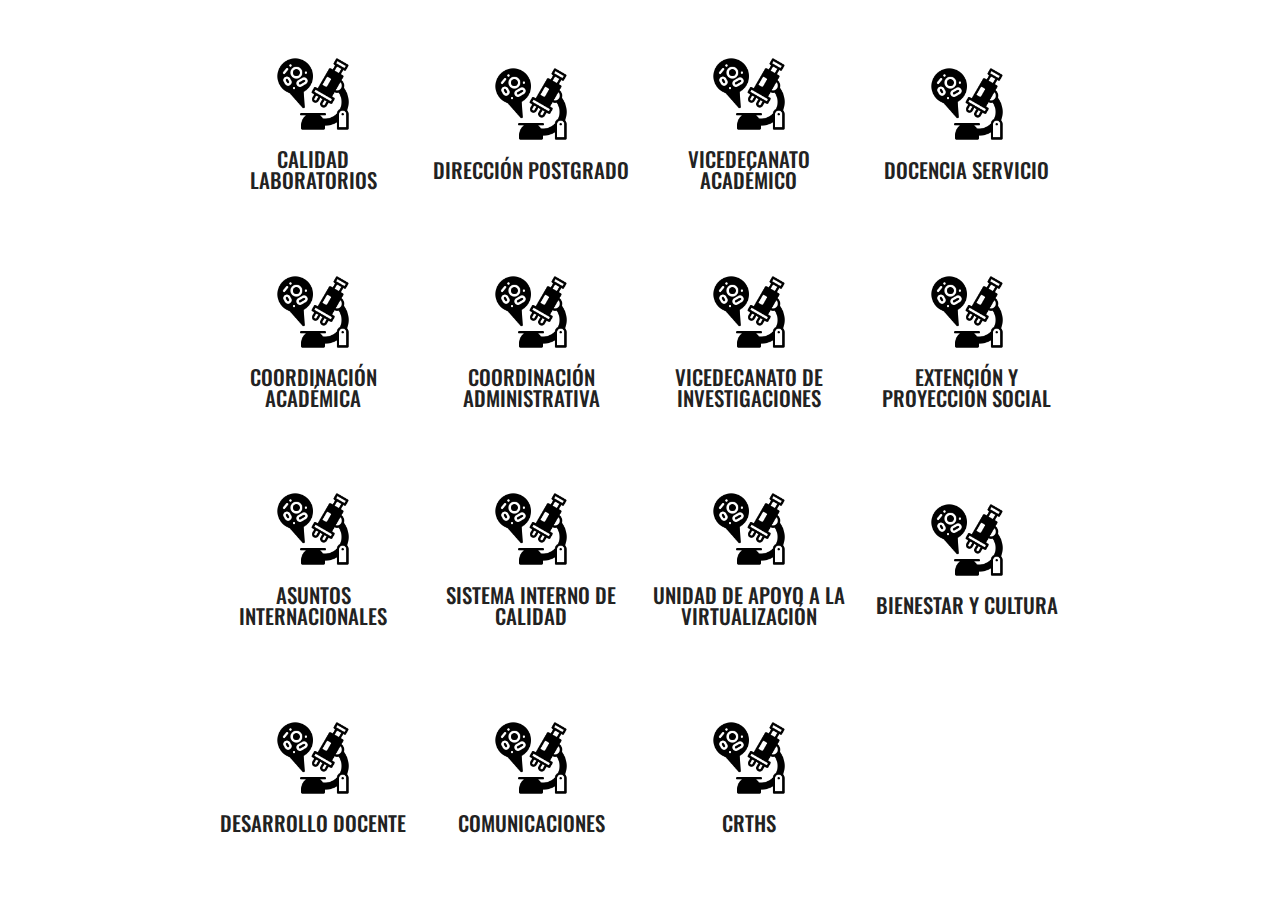
==== index.html @ 81416008 "Update index.html" ====
<!DOCTYPE html>
<html lang="es">
<head>
    <meta charset="UTF-8">
    <meta name="viewport" content="width=device-width, initial-scale=1.0">
    <title>Grid 4x4</title>
    <link rel="stylesheet" href="reset.css">
    <link rel="stylesheet" href="styles.css">    
</head>
<body>
    <div class="grid-container"> </div>
    <script>
        const lista_de_oficinas = [
            {code: 1, visibleName:'Calidad laboratorios', hiddenName:'calidadlaboratorios', relatedWith: [15,9,1]},
            {code: 2, visibleName:'Dirección postgrado', hiddenName:'direcciónpostgrado', relatedWith: [10,7,1]},
            {code: 3, visibleName:'vicedecanato académico', hiddenName:'vicedecanatoacadémico', relatedWith: [3,13,3]},
            {code: 4, visibleName:'Docencia servicio', hiddenName:'docenciaservicio', relatedWith: [6,14,3]},
            {code: 5, visibleName:'Coordinación académica', hiddenName:'coordinaciónacadémica', relatedWith: [13,5,6]},
            {code: 6, visibleName:'Coordinación administrativa', hiddenName:'coordinaciónadministrativa', relatedWith: [9,1,9]},
            {code: 7, visibleName:'vicedecanato de investigaciones', hiddenName:'vicedecanatodeinvestigaciones', relatedWith: [9,9,1]},
            {code: 8, visibleName:'Extención y proyección social', hiddenName:'extenciónyproyecciónsocial', relatedWith: [13,14,3]},
            {code: 9, visibleName:'Asuntos internacionales', hiddenName:'asuntosinternacionales', relatedWith: [13,11,13]},
            {code: 10, visibleName:'Sistema interno de calidad', hiddenName:'sistemainternodecalidad', relatedWith: [10,14,2]},
            {code: 11, visibleName:'unidad de apoyo a la virtualización', hiddenName:'unidaddeapoyoalavirtualización', relatedWith: [15,1,15]},
            {code: 12, visibleName:'Bienestar y cultura', hiddenName:'bienestarycultura', relatedWith: [6,10,14]},
            {code: 13, visibleName:'Desarrollo docente', hiddenName:'desarrollodocente', relatedWith: [10,12,8]},
            {code: 14, visibleName:'Comunicaciones', hiddenName:'comunicaciones', relatedWith: [10,12,7]},
            {code: 15, visibleName:'CRTHS', hiddenName:'crths', relatedWith: [12,4,15]},

        ];
        let gridContainer = document.querySelector(".grid-container");
        lista_de_oficinas.forEach(el => {
            let divElement = document.createElement("div");
            divElement.setAttribute("class","block");
            divElement.setAttribute("id", el.hiddenName + el.code);
            divElement.setAttribute("code", el.code);

            let innerDiv = document.createElement("div");
            
            let innerImg = document.createElement("img");
            let innerP = document.createElement("p");
            
            innerImg.setAttribute("src","calidaddelaboratorios.png");
            innerP.innerText = el.visibleName;
            divElement.appendChild(innerDiv);
            innerDiv.appendChild(innerImg);
            innerDiv.appendChild(innerP);
            gridContainer.appendChild(divElement);
        });
        document.querySelectorAll(".block").forEach(block => {
            block.addEventListener("mouseenter", (e) => {
                let me = e.srcElement;
                myCode = me.getAttribute("code"); 
                
                for (let i = 0; i < lista_de_oficinas.length; i++) {
                    if (lista_de_oficinas[i].code == myCode) {
                        lista_de_oficinas[i].relatedWith.forEach(relatedCode => {
                            document.querySelector(`[code="${relatedCode}"]`).classList.toggle("related")
                            });
                            break;
                        }                    
                }
            });
            block.addEventListener("mouseleave", (e) => {
                let me = e.srcElement;
                myCode = me.getAttribute("code"); 
                
                for (let i = 0; i < lista_de_oficinas.length; i++) {
                    if (lista_de_oficinas[i].code == myCode) {
                        lista_de_oficinas[i].relatedWith.forEach(relatedCode => {
                            document.querySelector(`[code="${relatedCode}"]`).classList.toggle("related")
                            });
                            break;
                        }                    
                }
            });
            block.addEventListener("click", (e) => {
            console.log("Trabajando en ello...");
            
            });
        });
</script>
</body>
</html>
---- styles.css ----
@import url('https://fonts.googleapis.com/css2?family=Oswald:wght@200..700&display=swap');
:root{
    --color-white: #fff;
    --color-black: #151515;
    --color-purple: #D3C4E3;
    --color-dark-blue: #8F95D330;
    --color-light-blue: #89DAFF;
    --color-pink: #F45B69;
    --color-pink-transparent: #F45B6920;
    --color-transparent: #0000;

}
body {
    display: flex;
    justify-content: center;
    align-items: center;
    height: 100vh;

    font-family: "Oswald", serif;
    font-optical-sizing: auto;
    font-weight: 500;
    font-style: normal;
    /* background-color: #f0f0f0; */
}
.grid-container {
    display: grid;
    grid-template-columns: repeat(4, 1fr);
    grid-template-rows: repeat(4, 1fr);
    width: min(95vw, 95vh);
    height: min(95vw, 95vh);
    gap: 1rem;
    background-color: var(--color-white);
    padding:min(2vw, 2vh);
    /* background-color: black; */
    /* padding: 5px; */
}
.block {
    background-color: var(--color-transparent);
    transition: all, .5s ;
    /* outline: 3px dotted var(--color-purple); */
    display: flex;
    justify-content: center;
    outline: 3px dotted #0000;
    border-radius: 20px;
    cursor: pointer;
}
.block:hover {
    background-color: var(--color-light-blue);
    outline: 3px dotted var(--color-pink);
}
.related{
    transition: all, .3s ;
    outline: 4px dotted var(--color-pink);
    /* background-color: var(--color-pink-transparent); */
}
.block > div {
    display: flex;
        flex-direction: column;
        align-items: center;
        justify-content: center;
}


.block img{
    max-width: calc(max(95vh, 95vw) / 16);
    max-height: calc(max(95vh, 95vw) / 16);
    /* text-transform: capitalize; */
}
.block p{
    text-transform: uppercase;
    text-align: center;
}
.block p{
    margin-top: calc(max(95vh, 95vw) / 70);
    font-size: 1.3rem;
}
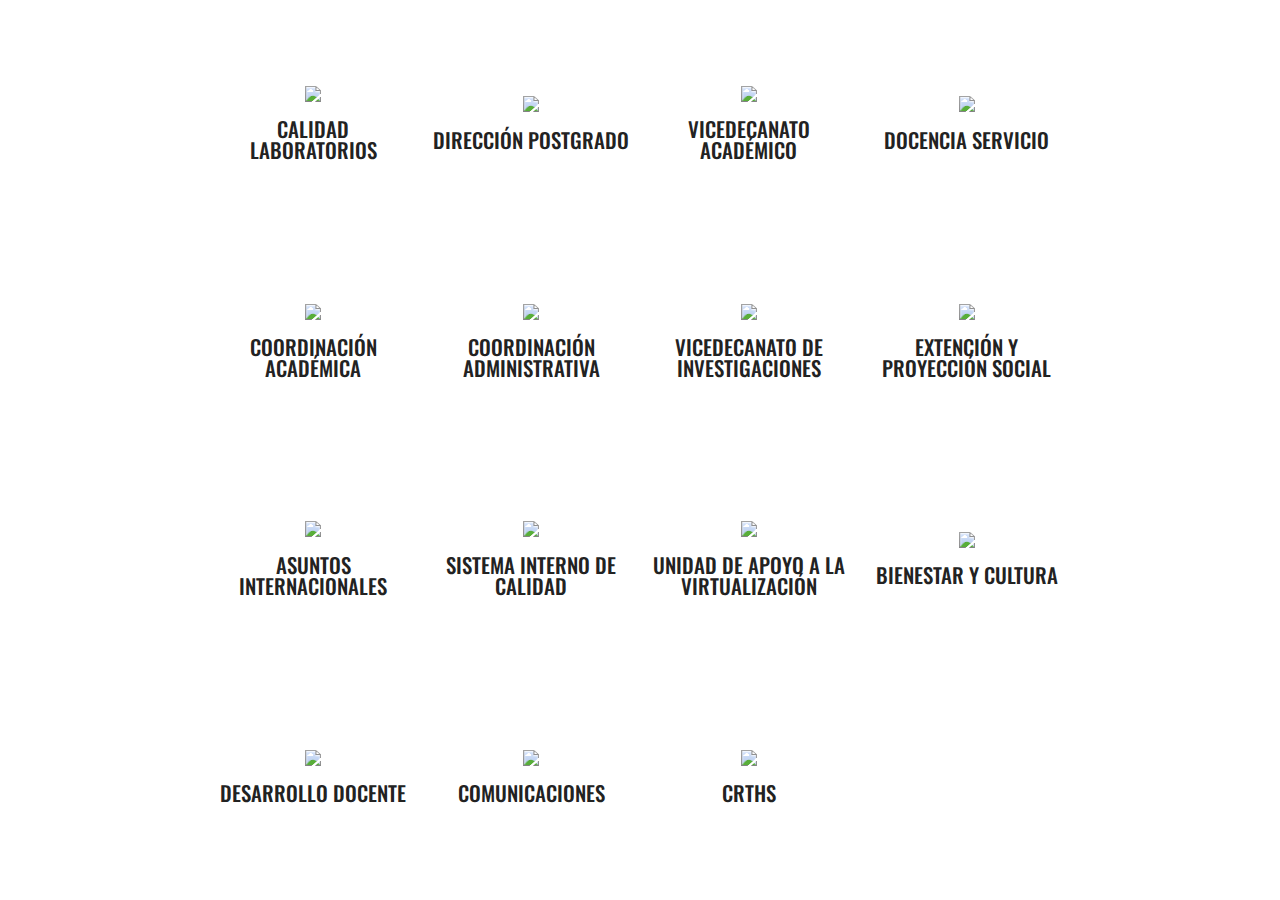
==== commit 4a299fea: "Update index.html" ====
--- a/index.html
+++ b/index.html
@@ -1,84 +1,226 @@
 <!DOCTYPE html>
 <html lang="es">
-<head>
-    <meta charset="UTF-8">
-    <meta name="viewport" content="width=device-width, initial-scale=1.0">
+  <head>
+    <meta charset="UTF-8" />
+    <meta name="viewport" content="width=device-width, initial-scale=1.0" />
     <title>Grid 4x4</title>
-    <link rel="stylesheet" href="reset.css">
-    <link rel="stylesheet" href="styles.css">    
-</head>
-<body>
-    <div class="grid-container"> </div>
+    <link rel="stylesheet" href="reset.css" />
+    <link rel="stylesheet" href="styles.css" />
+  </head>
+  <body>
+    <div class="grid-container"></div>
     <script>
-        const lista_de_oficinas = [
-            {code: 1, visibleName:'Calidad laboratorios', hiddenName:'calidadlaboratorios', relatedWith: [15,9,1]},
-            {code: 2, visibleName:'Dirección postgrado', hiddenName:'direcciónpostgrado', relatedWith: [10,7,1]},
-            {code: 3, visibleName:'vicedecanato académico', hiddenName:'vicedecanatoacadémico', relatedWith: [3,13,3]},
-            {code: 4, visibleName:'Docencia servicio', hiddenName:'docenciaservicio', relatedWith: [6,14,3]},
-            {code: 5, visibleName:'Coordinación académica', hiddenName:'coordinaciónacadémica', relatedWith: [13,5,6]},
-            {code: 6, visibleName:'Coordinación administrativa', hiddenName:'coordinaciónadministrativa', relatedWith: [9,1,9]},
-            {code: 7, visibleName:'vicedecanato de investigaciones', hiddenName:'vicedecanatodeinvestigaciones', relatedWith: [9,9,1]},
-            {code: 8, visibleName:'Extención y proyección social', hiddenName:'extenciónyproyecciónsocial', relatedWith: [13,14,3]},
-            {code: 9, visibleName:'Asuntos internacionales', hiddenName:'asuntosinternacionales', relatedWith: [13,11,13]},
-            {code: 10, visibleName:'Sistema interno de calidad', hiddenName:'sistemainternodecalidad', relatedWith: [10,14,2]},
-            {code: 11, visibleName:'unidad de apoyo a la virtualización', hiddenName:'unidaddeapoyoalavirtualización', relatedWith: [15,1,15]},
-            {code: 12, visibleName:'Bienestar y cultura', hiddenName:'bienestarycultura', relatedWith: [6,10,14]},
-            {code: 13, visibleName:'Desarrollo docente', hiddenName:'desarrollodocente', relatedWith: [10,12,8]},
-            {code: 14, visibleName:'Comunicaciones', hiddenName:'comunicaciones', relatedWith: [10,12,7]},
-            {code: 15, visibleName:'CRTHS', hiddenName:'crths', relatedWith: [12,4,15]},
-
+      const lista_de_oficinas = [
+        {
+          code: 1,
+          visibleName: "Calidad laboratorios",
+          hiddenName: "calidadlaboratorios",
+          relatedWith: [15, 9, 1],
+        },
+        {
+          code: 2,
+          visibleName: "Dirección postgrado",
+          hiddenName: "direcciónpostgrado",
+          relatedWith: [10, 7, 1],
+        },
+        {
+          code: 3,
+          visibleName: "vicedecanato académico",
+          hiddenName: "vicedecanatoacadémico",
+          relatedWith: [3, 13, 3],
+        },
+        {
+          code: 4,
+          visibleName: "Docencia servicio",
+          hiddenName: "docenciaservicio",
+          relatedWith: [6, 14, 3],
+        },
+        {
+          code: 5,
+          visibleName: "Coordinación académica",
+          hiddenName: "coordinaciónacadémica",
+          relatedWith: [13, 5, 6],
+        },
+        {
+          code: 6,
+          visibleName: "Coordinación administrativa",
+          hiddenName: "coordinaciónadministrativa",
+          relatedWith: [9, 1, 9],
+        },
+        {
+          code: 7,
+          visibleName: "vicedecanato de investigaciones",
+          hiddenName: "vicedecanatodeinvestigaciones",
+          relatedWith: [9, 9, 1],
+        },
+        {
+          code: 8,
+          visibleName: "Extención y proyección social",
+          hiddenName: "extenciónyproyecciónsocial",
+          relatedWith: [13, 14, 3],
+        },
+        {
+          code: 9,
+          visibleName: "Asuntos internacionales",
+          hiddenName: "asuntosinternacionales",
+          relatedWith: [13, 11, 13],
+        },
+        {
+          code: 10,
+          visibleName: "Sistema interno de calidad",
+          hiddenName: "sistemainternodecalidad",
+          relatedWith: [10, 14, 2],
+        },
+        {
+          code: 11,
+          visibleName: "unidad de apoyo a la virtualización",
+          hiddenName: "unidaddeapoyoalavirtualización",
+          relatedWith: [15, 1, 15],
+        },
+        {
+          code: 12,
+          visibleName: "Bienestar y cultura",
+          hiddenName: "bienestarycultura",
+          relatedWith: [6, 10, 14],
+        },
+        {
+          code: 13,
+          visibleName: "Desarrollo docente",
+          hiddenName: "desarrollodocente",
+          relatedWith: [10, 12, 8],
+        },
+        {
+          code: 14,
+          visibleName: "Comunicaciones",
+          hiddenName: "comunicaciones",
+          relatedWith: [10, 12, 7],
+        },
+        {
+          code: 15,
+          visibleName: "CRTHS",
+          hiddenName: "crths",
+          relatedWith: [12, 4, 15],
+        },
+      ];
+      let gridContainer = document.querySelector(".grid-container");
+      lista_de_oficinas.forEach((el) => {
+        let divElement = document.createElement("div");
+        divElement.setAttribute("class", "block");
+        divElement.setAttribute("id", el.hiddenName + el.code);
+        divElement.setAttribute("code", el.code);
+
+        let innerDiv = document.createElement("div");
+
+        let innerImg = document.createElement("img");
+        let innerP = document.createElement("p");
+
+        innerImg.setAttribute("src", "img/calidaddelaboratorios.png");
+        innerP.innerText = el.visibleName;
+        divElement.appendChild(innerDiv);
+        innerDiv.appendChild(innerImg);
+        innerDiv.appendChild(innerP);
+        gridContainer.appendChild(divElement);
+      });
+      document.querySelectorAll(".block").forEach((block) => {
+        block.addEventListener("mouseenter", (e) => {
+          let me = e.srcElement;
+          myCode = me.getAttribute("code");
+
+          for (let i = 0; i < lista_de_oficinas.length; i++) {
+            if (lista_de_oficinas[i].code == myCode) {
+              lista_de_oficinas[i].relatedWith.forEach((relatedCode) => {
+                document
+                  .querySelector(`[code="${relatedCode}"]`)
+                  .classList.toggle("related");
+              });
+              break;
+            }
+          }
+        });
+        block.addEventListener("mouseleave", (e) => {
+          let me = e.srcElement;
+          myCode = me.getAttribute("code");
+
+          for (let i = 0; i < lista_de_oficinas.length; i++) {
+            if (lista_de_oficinas[i].code == myCode) {
+              lista_de_oficinas[i].relatedWith.forEach((relatedCode) => {
+                document
+                  .querySelector(`[code="${relatedCode}"]`)
+                  .classList.toggle("related");
+              });
+              break;
+            }
+          }
+        });
+
+        block.addEventListener("click", (e) => {
+            document.querySelector("#blur-bg")?.remove();
+            document.querySelector(".back-line")?.remove();
+            document.querySelector(".sphere-container")?.remove();
+            
+            document.body.innerHTML += `<div id="blur-bg"></div>  <div class="back-line"></div>
+    <div class="sphere-container"></div>`;
+    document.querySelector(".sphere-container").addEventListener("click",(e)=>{
+    if (e.srcElement == document.querySelector(".sphere-container")) {
+        // document.querySelectorAll(".block").forEach((e=>e.classList.remove("related")));
+        // document.querySelector("#blur-bg")?.remove();
+        //     document.querySelector(".back-line")?.remove();
+        //     document.querySelector(".sphere-container")?.remove();
+            location.reload();
+    }
+    });
+    hacerBola((s =5));
+      function hacerBola(s = 3) {
+        let sphereContainer = document.querySelector(".sphere-container");
+        sphereContainer.innerHTML = "";
+        let sphereNumber = s;
+        let angle = (2 * Math.PI) / sphereNumber;
+        let distance =
+          window.innerWidth < window.innerHeight
+            ? window.innerWidth
+            : window.innerHeight;
+        //   let radius = 0.2 * distance;
+        let radius2 =
+          0.5 *
+          ((0.35 * distance) ** 2 - (0.35 * distance) ** 2 * Math.cos(angle)) ** 0.5;
+        let len = distance / 2 - radius2;
+        let [x_, y_] = [
+          window.innerWidth / 2 - radius2,
+          window.innerHeight / 2 - radius2,
         ];
-        let gridContainer = document.querySelector(".grid-container");
-        lista_de_oficinas.forEach(el => {
-            let divElement = document.createElement("div");
-            divElement.setAttribute("class","block");
-            divElement.setAttribute("id", el.hiddenName + el.code);
-            divElement.setAttribute("code", el.code);
-
-            let innerDiv = document.createElement("div");
-            
-            let innerImg = document.createElement("img");
-            let innerP = document.createElement("p");
-            
-            innerImg.setAttribute("src","calidaddelaboratorios.png");
-            innerP.innerText = el.visibleName;
-            divElement.appendChild(innerDiv);
-            innerDiv.appendChild(innerImg);
-            innerDiv.appendChild(innerP);
-            gridContainer.appendChild(divElement);
+
+        console.log({radius2 });
+        for (let i = 1; i <= sphereNumber; i++) {
+          let newy = Math.sin(angle * i) * len;
+          let newx = Math.cos(angle * i) * len;
+
+          let innerDiv = document.createElement("div");
+          innerDiv.setAttribute("class", "sphere");
+          innerDiv.setAttribute(
+            "style",
+            `left: ${x_ + newx}px;top: ${y_ + newy}px;height:${
+              radius2 * 2
+            }px; width:${radius2 * 2}px;`
+          );
+          innerDiv.innerHTML += `<section style="font-size:${radius2*0.1}px;">
+        <h3>Nombre de proceso</h3>
+        <p>
+          Lorem ipsum dolor sit amet consectetur adipisicing elit. Id, velit
+          totam. Autem doloremque
+        </p>
+        <button>Ver pdf</button>
+        <button>Ver revista</button>
+    </section>`;
+          sphereContainer.appendChild(innerDiv);
+        }
+        let bl = document.querySelector(".back-line");
+        bl.setAttribute(
+          "style",
+          `height:${len * 2}px; width:${len * 2}px;` 
+        );
+      }
         });
-        document.querySelectorAll(".block").forEach(block => {
-            block.addEventListener("mouseenter", (e) => {
-                let me = e.srcElement;
-                myCode = me.getAttribute("code"); 
-                
-                for (let i = 0; i < lista_de_oficinas.length; i++) {
-                    if (lista_de_oficinas[i].code == myCode) {
-                        lista_de_oficinas[i].relatedWith.forEach(relatedCode => {
-                            document.querySelector(`[code="${relatedCode}"]`).classList.toggle("related")
-                            });
-                            break;
-                        }                    
-                }
-            });
-            block.addEventListener("mouseleave", (e) => {
-                let me = e.srcElement;
-                myCode = me.getAttribute("code"); 
-                
-                for (let i = 0; i < lista_de_oficinas.length; i++) {
-                    if (lista_de_oficinas[i].code == myCode) {
-                        lista_de_oficinas[i].relatedWith.forEach(relatedCode => {
-                            document.querySelector(`[code="${relatedCode}"]`).classList.toggle("related")
-                            });
-                            break;
-                        }                    
-                }
-            });
-            block.addEventListener("click", (e) => {
-            console.log("Trabajando en ello...");
-            
-            });
-        });
-</script>
-</body>
+      });
+    </script>
+  </body>
 </html>
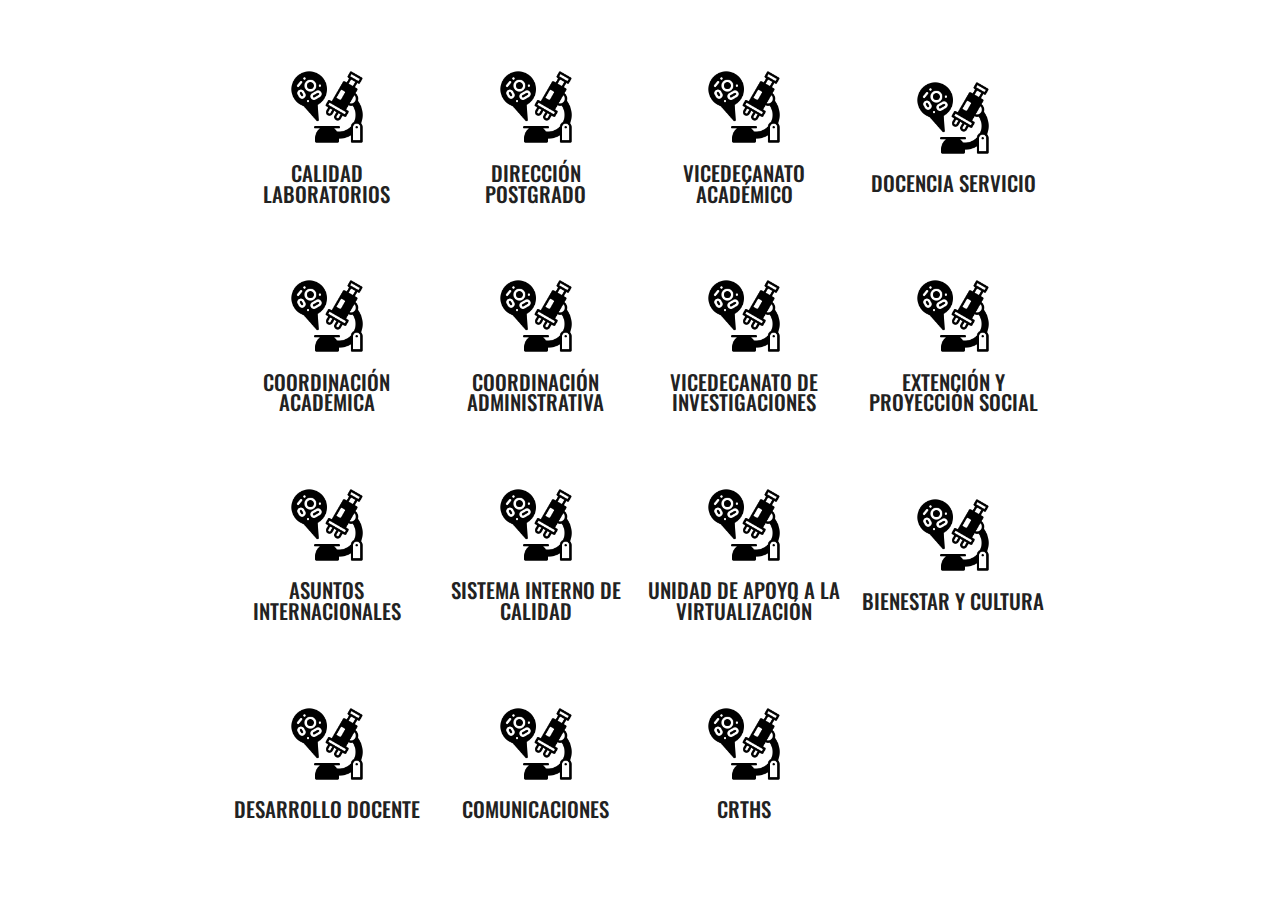
==== commit 16d82f07: "Update index.html" ====
--- a/index.html
+++ b/index.html
@@ -114,7 +114,7 @@
         let innerImg = document.createElement("img");
         let innerP = document.createElement("p");
 
-        innerImg.setAttribute("src", "img/calidaddelaboratorios.png");
+        innerImg.setAttribute("src", "calidaddelaboratorios.png");
         innerP.innerText = el.visibleName;
         divElement.appendChild(innerDiv);
         innerDiv.appendChild(innerImg);
--- a/styles.css
+++ b/styles.css
@@ -4,9 +4,9 @@
     --color-black: #151515;
     --color-purple: #D3C4E3;
     --color-dark-blue: #8F95D330;
-    --color-light-blue: #89DAFF;
+    --color-light-blue: #89DAFF55;
     --color-pink: #F45B69;
-    --color-pink-transparent: #F45B6920;
+    --color-pink-transparent: #F45B6930;
     --color-transparent: #0000;
 
 }
@@ -43,14 +43,17 @@
     outline: 3px dotted #0000;
     border-radius: 20px;
     cursor: pointer;
+    outline: .5rem dashed var(--color-transparent);
 }
 .block:hover {
-    background-color: var(--color-light-blue);
-    outline: 3px dotted var(--color-pink);
+    background-color: var(--color-pink-transparent);
+    /* background-color: var(--color-light-blue); */
+    outline: .3rem dashed var(--color-pink);
+    outline-offset: .2rem;
 }
 .related{
     transition: all, .3s ;
-    outline: 4px dotted var(--color-pink);
+    outline: .3rem dashed var(--color-pink);
     /* background-color: var(--color-pink-transparent); */
 }
 .block > div {
@@ -74,3 +77,70 @@
     margin-top: calc(max(95vh, 95vw) / 70);
     font-size: 1.3rem;
 }
+
+      * {
+        margin: 0;
+        padding: 0;
+        box-sizing: border-box;
+      }
+      div.sphere-container {
+        z-index: 2;
+        /* justify-content: center;
+        align-items: center; */
+        height: 100vh;
+        width: 100vw;
+        /* background-color: #000; */
+        position: absolute;
+        /* display: flex;
+        justify-content: center;
+        align-items: center; */
+        background-color: var(--color-dark-blue);
+        /* backdrop-filter: blur(3px); */
+       
+      }
+      .sphere {
+        background-color: #f5ecff;
+        transition: all, 0.5s ease;
+        border-radius: 50%;
+        position: fixed;
+        z-index: 4;
+        display: flex;
+        outline: .5rem dashed #15151500;
+    }
+    .sphere:hover {
+        background-color: #d3c4e3;
+        outline: .5rem dashed #151515;
+          outline-offset: .2rem;
+      }
+      .back-line {
+        border-radius: 50%;
+        position: fixed;
+        z-index: 1;
+        /* height: 50vh;
+        width: 50vh; */
+        border: 2rem double #f0f9;
+      }
+      .sphere-container section {
+        display: flex;
+        flex-direction: column;
+        padding: 20%;
+        justify-content: center;
+      }
+      button {
+        font-size: inherit;
+        width: 80%;
+        padding: 0.5rem;
+        margin-top: 0.5rem;
+      }
+    #blur-bg{
+        display: block;
+        position: fixed;
+        z-index: 1;
+        background-color: #fff8;
+        backdrop-filter: blur(1rem);
+
+        width: 100vw;
+        height: 100vh;
+        top: 0;
+        left: 0;
+    }
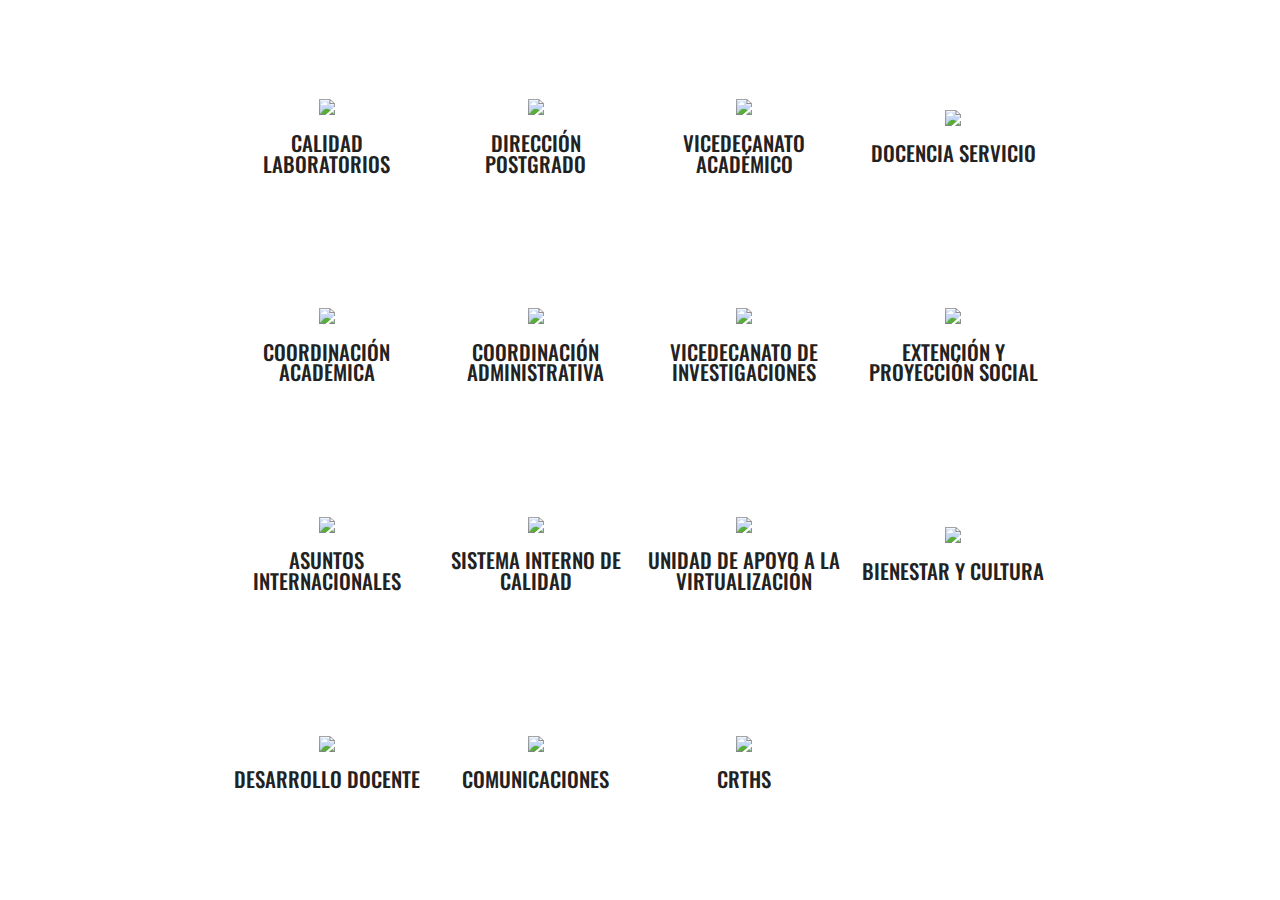
==== commit a433ac8b: "Update index.html" ====
--- a/index.html
+++ b/index.html
@@ -114,7 +114,7 @@
         let innerImg = document.createElement("img");
         let innerP = document.createElement("p");
 
-        innerImg.setAttribute("src", "calidaddelaboratorios.png");
+        innerImg.setAttribute("src", "img/calidaddelaboratorios.png");
         innerP.innerText = el.visibleName;
         divElement.appendChild(innerDiv);
         innerDiv.appendChild(innerImg);
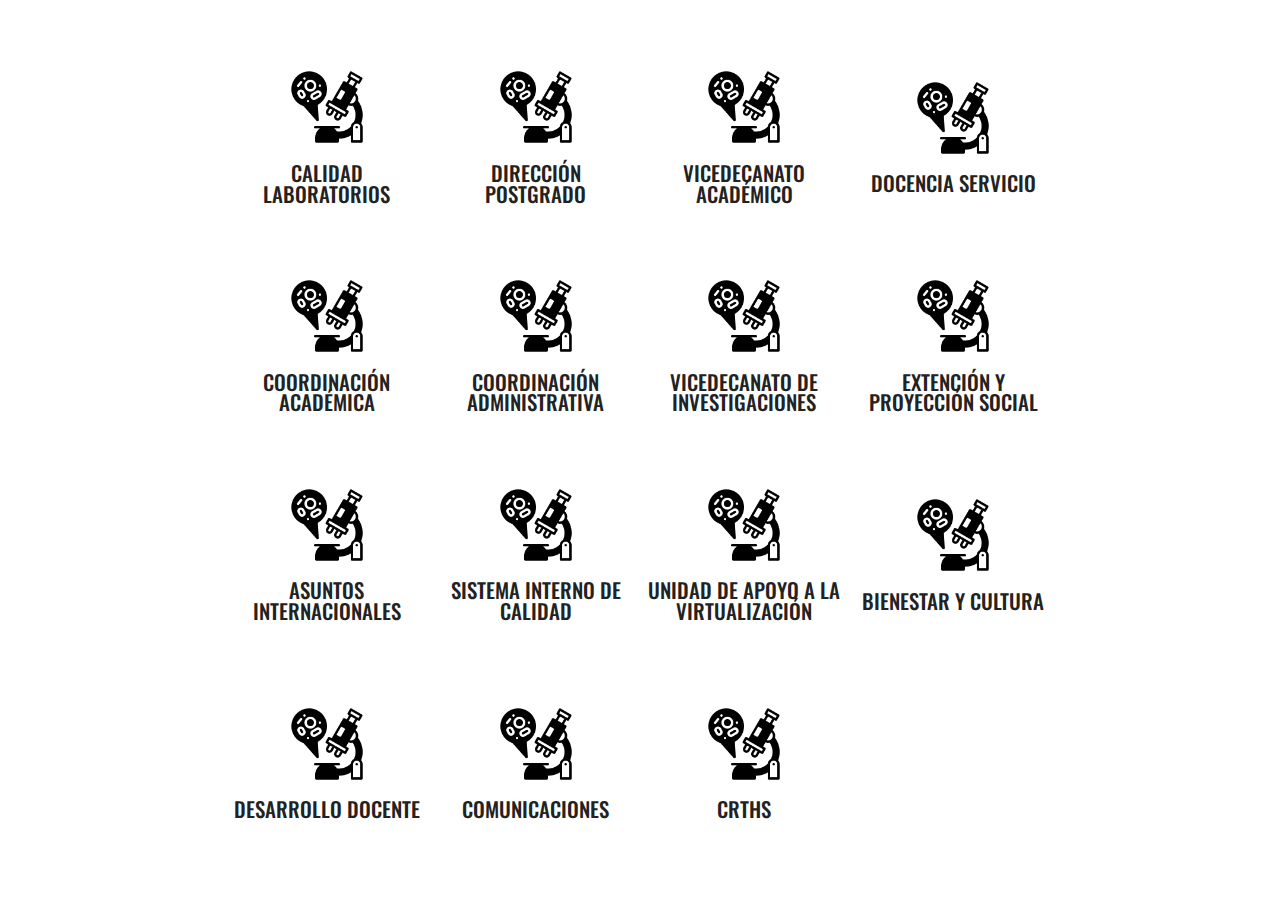
==== commit ca2ff354: "Update index.html" ====
--- a/index.html
+++ b/index.html
@@ -114,7 +114,7 @@
         let innerImg = document.createElement("img");
         let innerP = document.createElement("p");
 
-        innerImg.setAttribute("src", "img/calidaddelaboratorios.png");
+        innerImg.setAttribute("src", "calidaddelaboratorios.png");
         innerP.innerText = el.visibleName;
         divElement.appendChild(innerDiv);
         innerDiv.appendChild(innerImg);
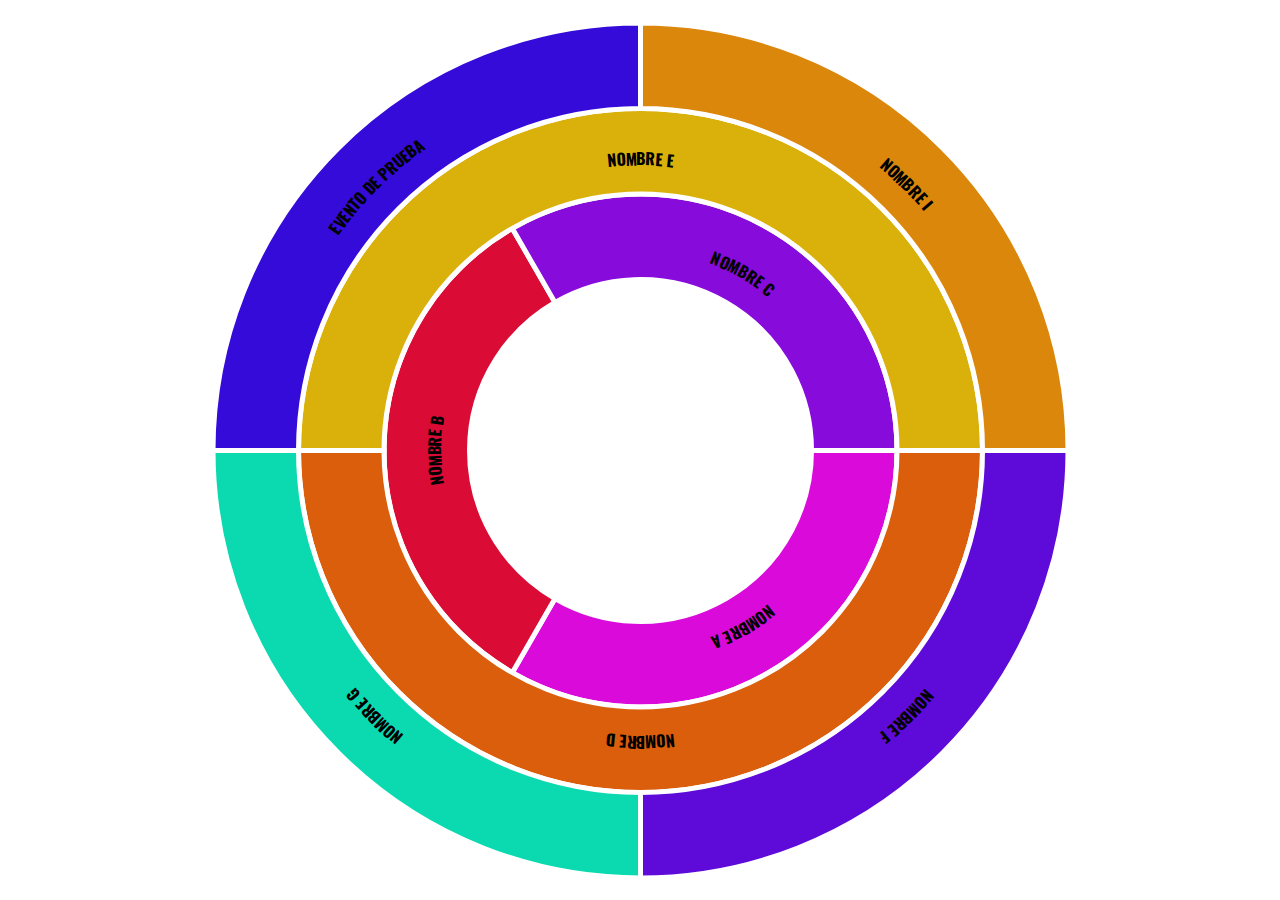
==== commit 101a4476: "Update index.html" ====
--- a/index.html
+++ b/index.html
@@ -1,195 +1,239 @@
 <!DOCTYPE html>
-<html lang="es">
+<html lang="en">
   <head>
     <meta charset="UTF-8" />
     <meta name="viewport" content="width=device-width, initial-scale=1.0" />
-    <title>Grid 4x4</title>
-    <link rel="stylesheet" href="reset.css" />
     <link rel="stylesheet" href="styles.css" />
+    <title>Donut Chart</title>
   </head>
   <body>
-    <div class="grid-container"></div>
     <script>
-      const lista_de_oficinas = [
-        {
-          code: 1,
-          visibleName: "Calidad laboratorios",
-          hiddenName: "calidadlaboratorios",
-          relatedWith: [15, 9, 1],
-        },
-        {
-          code: 2,
-          visibleName: "Dirección postgrado",
-          hiddenName: "direcciónpostgrado",
-          relatedWith: [10, 7, 1],
-        },
-        {
-          code: 3,
-          visibleName: "vicedecanato académico",
-          hiddenName: "vicedecanatoacadémico",
-          relatedWith: [3, 13, 3],
-        },
-        {
-          code: 4,
-          visibleName: "Docencia servicio",
-          hiddenName: "docenciaservicio",
-          relatedWith: [6, 14, 3],
-        },
-        {
-          code: 5,
-          visibleName: "Coordinación académica",
-          hiddenName: "coordinaciónacadémica",
-          relatedWith: [13, 5, 6],
-        },
-        {
-          code: 6,
-          visibleName: "Coordinación administrativa",
-          hiddenName: "coordinaciónadministrativa",
-          relatedWith: [9, 1, 9],
-        },
-        {
-          code: 7,
-          visibleName: "vicedecanato de investigaciones",
-          hiddenName: "vicedecanatodeinvestigaciones",
-          relatedWith: [9, 9, 1],
-        },
-        {
-          code: 8,
-          visibleName: "Extención y proyección social",
-          hiddenName: "extenciónyproyecciónsocial",
-          relatedWith: [13, 14, 3],
-        },
-        {
-          code: 9,
-          visibleName: "Asuntos internacionales",
-          hiddenName: "asuntosinternacionales",
-          relatedWith: [13, 11, 13],
-        },
-        {
-          code: 10,
-          visibleName: "Sistema interno de calidad",
-          hiddenName: "sistemainternodecalidad",
-          relatedWith: [10, 14, 2],
-        },
-        {
-          code: 11,
-          visibleName: "unidad de apoyo a la virtualización",
-          hiddenName: "unidaddeapoyoalavirtualización",
-          relatedWith: [15, 1, 15],
-        },
-        {
-          code: 12,
-          visibleName: "Bienestar y cultura",
-          hiddenName: "bienestarycultura",
-          relatedWith: [6, 10, 14],
-        },
-        {
-          code: 13,
-          visibleName: "Desarrollo docente",
-          hiddenName: "desarrollodocente",
-          relatedWith: [10, 12, 8],
-        },
-        {
-          code: 14,
-          visibleName: "Comunicaciones",
-          hiddenName: "comunicaciones",
-          relatedWith: [10, 12, 7],
-        },
-        {
-          code: 15,
-          visibleName: "CRTHS",
-          hiddenName: "crths",
-          relatedWith: [12, 4, 15],
-        },
-      ];
-      let gridContainer = document.querySelector(".grid-container");
-      lista_de_oficinas.forEach((el) => {
-        let divElement = document.createElement("div");
-        divElement.setAttribute("class", "block");
-        divElement.setAttribute("id", el.hiddenName + el.code);
-        divElement.setAttribute("code", el.code);
-
-        let innerDiv = document.createElement("div");
-
-        let innerImg = document.createElement("img");
-        let innerP = document.createElement("p");
-
-        innerImg.setAttribute("src", "calidaddelaboratorios.png");
-        innerP.innerText = el.visibleName;
-        divElement.appendChild(innerDiv);
-        innerDiv.appendChild(innerImg);
-        innerDiv.appendChild(innerP);
-        gridContainer.appendChild(divElement);
-      });
-      document.querySelectorAll(".block").forEach((block) => {
-        block.addEventListener("mouseenter", (e) => {
-          let me = e.srcElement;
-          myCode = me.getAttribute("code");
-
-          for (let i = 0; i < lista_de_oficinas.length; i++) {
-            if (lista_de_oficinas[i].code == myCode) {
-              lista_de_oficinas[i].relatedWith.forEach((relatedCode) => {
-                document
-                  .querySelector(`[code="${relatedCode}"]`)
-                  .classList.toggle("related");
-              });
-              break;
-            }
-          }
+      let distanceAvaliable =
+        window.innerWidth < window.innerHeight
+          ? window.innerWidth
+          : window.innerHeight;
+      distanceAvaliable *= 0.95;
+      let _innerRadius = distanceAvaliable / 5;
+
+      let config = {
+        levels: [
+          {
+            sectionsNumber: 3,
+            sectionsInfo: [
+              {
+                label: "nombre A",
+                // color: "#FF6B6B",
+                func: () => alert("Por definir para A"),
+              },
+              {
+                label: "nombre B",
+                // color: "#4D96FF",
+                func: () => alert("Por definir para B"),
+              },
+              {
+                label: "nombre C",
+                // color: "#6BCB77",
+                func: () => alert("Por definir para C"),
+              },
+            ],
+          },
+          {
+            sectionsNumber: 2,
+            sectionsInfo: [
+              {
+                label: "nombre D",
+                // color: "#FFA94D",
+                func: () => alert("Por definir para D"),
+              },
+              {
+                label: "nombre E",
+                // color: "#B85CFF",
+                func: () => alert("Por definir para E"),
+              },
+            ],
+          },
+          {
+            sectionsNumber: 4,
+            sectionsInfo: [
+              {
+                label: "nombre F",
+                // color: "#FF85A2",
+                func: () => alert("Por definir para F"),
+              },
+              {
+                label: "nombre G",
+                // color: "#FFD700",
+                func: () => alert("Por definir para G"),
+              },
+              {
+                label: "evento de prueba",
+                // color: "#76EEC6",
+                func: () => makeSphere(3),
+              },
+              {
+                label: "nombre I",
+                // color: "#8B4513",
+                func: () => alert("Por definir para I"),
+              },
+            ],
+          },
+        ],
+        innerRadius: _innerRadius,
+        width: distanceAvaliable,
+        height: distanceAvaliable,
+      };
+      config.thickness =
+        (distanceAvaliable - _innerRadius * 2) / (config.levels.length * 2);
+
+      function generateDonutChart(config) {
+        const svgNS = "http://www.w3.org/2000/svg";
+        const svg = document.createElementNS(svgNS, "svg");
+        svg.setAttribute("width", config.width);
+        svg.setAttribute("height", config.height);
+
+        const defs = document.createElementNS(svgNS, "defs");
+        svg.appendChild(defs);
+
+        const centerX = config.width / 2;
+        const centerY = config.height / 2;
+        let currentRadius = config.innerRadius;
+
+        config.levels.forEach((level, levelIndex) => {
+          const angleStep = (2 * Math.PI) / level.sectionsNumber;
+          const outerRadius = currentRadius + config.thickness;
+
+          level.sectionsInfo.forEach((section, i) => {
+            const startAngle = i * angleStep;
+            const endAngle = (i + 1) * angleStep;
+            const midAngle = (startAngle + endAngle) / 2;
+
+            const path = document.createElementNS(svgNS, "path");
+            const largeArc = angleStep > Math.PI ? 1 : 0;
+
+            const x1 = centerX + currentRadius * Math.cos(startAngle);
+            const y1 = centerY + currentRadius * Math.sin(startAngle);
+            const x2 = centerX + outerRadius * Math.cos(startAngle);
+            const y2 = centerY + outerRadius * Math.sin(startAngle);
+            const x3 = centerX + outerRadius * Math.cos(endAngle);
+            const y3 = centerY + outerRadius * Math.sin(endAngle);
+            const x4 = centerX + currentRadius * Math.cos(endAngle);
+            const y4 = centerY + currentRadius * Math.sin(endAngle);
+
+            const d = `M ${x1} ${y1} L ${x2} ${y2} A ${outerRadius} ${outerRadius} 0 ${largeArc} 1 ${x3} ${y3} 
+                     L ${x4} ${y4} A ${currentRadius} ${currentRadius} 0 ${largeArc} 0 ${x1} ${y1} Z`;
+
+            path.setAttribute("d", d);
+            path.setAttribute("fill", `hsl(${getColor()}deg, 90%, 45%)`);
+            path.setAttribute("stroke", "#fff");
+            path.setAttribute("stroke-width", "5");
+
+            const textPathId = `textPath-${levelIndex}-${i}`;
+            const textArc = document.createElementNS(svgNS, "path");
+            textArc.setAttribute("id", textPathId);
+            textArc.setAttribute(
+              "d",
+              `M ${
+                centerX +
+                (currentRadius + config.thickness / 3) * Math.cos(startAngle)
+              } 
+                                        ${
+                                          centerY +
+                                          (currentRadius +
+                                            config.thickness / 3) *
+                                            Math.sin(startAngle)
+                                        } 
+                                     A ${
+                                       currentRadius + config.thickness / 3
+                                     } ${
+                currentRadius + config.thickness / 3
+              } 0 ${largeArc} 1 
+                                        ${
+                                          centerX +
+                                          (currentRadius +
+                                            config.thickness / 3) *
+                                            Math.cos(endAngle)
+                                        } 
+                                        ${
+                                          centerY +
+                                          (currentRadius +
+                                            config.thickness / 3) *
+                                            Math.sin(endAngle)
+                                        }`
+            );
+            defs.appendChild(textArc);
+
+            const textElement = document.createElementNS(svgNS, "text");
+            const textPath = document.createElementNS(svgNS, "textPath");
+            textPath.setAttribute("href", `#${textPathId}`);
+            textPath.setAttribute("startOffset", "50%");
+            textPath.setAttribute("font-weight", "bold");
+            // textPath.setAttribute("font-size", "1%");
+            textPath.setAttribute("text-anchor", "middle");
+            textPath.textContent = section.label.toUpperCase();
+            textElement.appendChild(textPath);
+
+            const group = document.createElementNS(svgNS, "g");
+            group.appendChild(path);
+            group.appendChild(textElement);
+
+            group.addEventListener("mouseover", () =>
+              path.setAttribute("fill", "#222")
+            );
+            group.addEventListener(
+              "mouseout",
+              () => path.setAttribute("fill", `hsl(${getColor()}deg, 90%, 45%)`)
+              //   path.setAttribute("fill", section.color)
+            );
+            group.addEventListener("click", section.func);
+
+            svg.appendChild(group);
+          });
+          currentRadius = outerRadius;
         });
-        block.addEventListener("mouseleave", (e) => {
-          let me = e.srcElement;
-          myCode = me.getAttribute("code");
-
-          for (let i = 0; i < lista_de_oficinas.length; i++) {
-            if (lista_de_oficinas[i].code == myCode) {
-              lista_de_oficinas[i].relatedWith.forEach((relatedCode) => {
-                document
-                  .querySelector(`[code="${relatedCode}"]`)
-                  .classList.toggle("related");
-              });
-              break;
-            }
-          }
-        });
-
-        block.addEventListener("click", (e) => {
-            document.querySelector("#blur-bg")?.remove();
-            document.querySelector(".back-line")?.remove();
-            document.querySelector(".sphere-container")?.remove();
-            
-            document.body.innerHTML += `<div id="blur-bg"></div>  <div class="back-line"></div>
-    <div class="sphere-container"></div>`;
-    document.querySelector(".sphere-container").addEventListener("click",(e)=>{
-    if (e.srcElement == document.querySelector(".sphere-container")) {
-        // document.querySelectorAll(".block").forEach((e=>e.classList.remove("related")));
-        // document.querySelector("#blur-bg")?.remove();
-        //     document.querySelector(".back-line")?.remove();
-        //     document.querySelector(".sphere-container")?.remove();
-            location.reload();
-    }
-    });
-    hacerBola((s =5));
-      function hacerBola(s = 3) {
-        let sphereContainer = document.querySelector(".sphere-container");
-        sphereContainer.innerHTML = "";
-        let sphereNumber = s;
+
+        document.body.appendChild(svg);
+      }
+      function getColor(m = 30) {
+        return (Math.floor(Math.random() * m) + 1) * (360 / m);
+      }
+      generateDonutChart(config);
+
+      function makeSphere(sphereNumber) {
+        let blurBG = document.createElement("div");
+        let backLine = document.createElement("div");
+        let sphereContainer = document.createElement("div");
+        let imgclose = document.createElement("img");
+
+        blurBG.setAttribute("id", "blur-bg");
+        backLine.setAttribute("class", "back-line");
+        sphereContainer.setAttribute("class", "sphere-container");
+        imgclose.setAttribute("src", "x.svg");
+        imgclose.setAttribute("id", "img-close");
+
+        sphereContainer.addEventListener("click", close);
+        imgclose.addEventListener("click", close);
+
+        document.body.appendChild(blurBG);
+        document.body.appendChild(backLine);
+        document.body.appendChild(sphereContainer);
+        document.body.appendChild(imgclose);
+
+        // sphereContainer.innerHTML = "";
         let angle = (2 * Math.PI) / sphereNumber;
         let distance =
           window.innerWidth < window.innerHeight
             ? window.innerWidth
             : window.innerHeight;
-        //   let radius = 0.2 * distance;
         let radius2 =
           0.5 *
-          ((0.35 * distance) ** 2 - (0.35 * distance) ** 2 * Math.cos(angle)) ** 0.5;
-        let len = distance / 2 - radius2;
+          ((0.35 * distance) ** 2 - (0.35 * distance) ** 2 * Math.cos(angle)) **
+            0.5;
+        let len = distance / 2.1 - radius2;
         let [x_, y_] = [
           window.innerWidth / 2 - radius2,
           window.innerHeight / 2 - radius2,
         ];
 
-        console.log({radius2 });
         for (let i = 1; i <= sphereNumber; i++) {
           let newy = Math.sin(angle * i) * len;
           let newx = Math.cos(angle * i) * len;
@@ -200,27 +244,27 @@
             "style",
             `left: ${x_ + newx}px;top: ${y_ + newy}px;height:${
               radius2 * 2
-            }px; width:${radius2 * 2}px;`
+            }px; width:${radius2 * 2}px; background-color: hsl(${i * 360/sphereNumber}deg, 100%, 90%);`
           );
-          innerDiv.innerHTML += `<section style="font-size:${radius2*0.1}px;">
-        <h3>Nombre de proceso</h3>
-        <p>
-          Lorem ipsum dolor sit amet consectetur adipisicing elit. Id, velit
-          totam. Autem doloremque
-        </p>
-        <button>Ver pdf</button>
-        <button>Ver revista</button>
-    </section>`;
+          innerDiv.innerHTML += `<section style="font-size:${radius2 * 0.12}px;">
+            <h3><a href="#">Nombre de proceso</a></h3>
+            <button>Descargar pdf</button>
+            <button>Ver ruta</button>
+            </section>`;
           sphereContainer.appendChild(innerDiv);
         }
         let bl = document.querySelector(".back-line");
-        bl.setAttribute(
-          "style",
-          `height:${len * 2}px; width:${len * 2}px;` 
-        );
-      }
-        });
-      });
+        bl.setAttribute("style", `height:${len * 2}px; width:${len * 2}px;`);
+      }
+      function close(e) {
+        let sc = document.querySelector(".sphere-container");
+        let ic = document.querySelector("#img-close");
+        if(e.target !== sc && e.target !== ic) return 0;
+        document.querySelector("#blur-bg").remove();
+        document.querySelector(".back-line").remove();
+        document.querySelector("#img-close").remove();
+        document.querySelector(".sphere-container").remove();  
+      }
     </script>
   </body>
 </html>
--- a/styles.css
+++ b/styles.css
@@ -1,146 +1,146 @@
-@import url('https://fonts.googleapis.com/css2?family=Oswald:wght@200..700&display=swap');
-:root{
-    --color-white: #fff;
-    --color-black: #151515;
-    --color-purple: #D3C4E3;
-    --color-dark-blue: #8F95D330;
-    --color-light-blue: #89DAFF55;
-    --color-pink: #F45B69;
-    --color-pink-transparent: #F45B6930;
-    --color-transparent: #0000;
-
+@import url("https://fonts.googleapis.com/css2?family=Oswald:wght@200..700&display=swap");
+:root {
+  --color-white: #fff;
+  --color-black: #151515;
+  --color-purple: #d3c4e3;
+  --color-transparent-white: #fffa;
+  --color-light-blue: #89daff55;
+  --color-pink: #f45b69;
+  --color-pink-transparent: #f45b6930;
+  --color-transparent: #0000;
+  --color-solid-pink: #fde0e3;
+  --color-solid-pink-ligth: #f8eeef;
+  --color-solid-pink-dark:#c28e93;
 }
 body {
-    display: flex;
-    justify-content: center;
-    align-items: center;
-    height: 100vh;
+  display: flex;
+  justify-content: center;
+  align-items: center;
+  height: 100vh;
 
-    font-family: "Oswald", serif;
-    font-optical-sizing: auto;
-    font-weight: 500;
-    font-style: normal;
-    /* background-color: #f0f0f0; */
+  font-family: "Oswald", serif;
+  font-optical-sizing: auto;
+  font-weight: 500;
+  font-style: normal;
+  /* background-color: #f0f0f0; */
 }
 .grid-container {
-    display: grid;
-    grid-template-columns: repeat(4, 1fr);
-    grid-template-rows: repeat(4, 1fr);
-    width: min(95vw, 95vh);
-    height: min(95vw, 95vh);
-    gap: 1rem;
-    background-color: var(--color-white);
-    padding:min(2vw, 2vh);
-    /* background-color: black; */
-    /* padding: 5px; */
+  display: grid;
+  grid-template-columns: repeat(4, 1fr);
+  grid-template-rows: repeat(4, 1fr);
+  width: min(95vw, 95vh);
+  height: min(95vw, 95vh);
+  gap: 1rem;
+  background-color: var(--color-white);
+  padding: min(2vw, 2vh);
+  /* background-color: black; */
+  /* padding: 5px; */
 }
 .block {
-    background-color: var(--color-transparent);
-    transition: all, .5s ;
-    /* outline: 3px dotted var(--color-purple); */
-    display: flex;
-    justify-content: center;
-    outline: 3px dotted #0000;
-    border-radius: 20px;
-    cursor: pointer;
-    outline: .5rem dashed var(--color-transparent);
+  background-color: var(--color-transparent);
+  transition: all, 0.5s;
+  /* outline: 3px dotted var(--color-purple); */
+  display: flex;
+  justify-content: center;
+  outline: 3px dotted #0000;
+  border-radius: 20px;
+  cursor: pointer;
+  outline: 0.5rem dashed var(--color-transparent);
 }
 .block:hover {
-    background-color: var(--color-pink-transparent);
-    /* background-color: var(--color-light-blue); */
-    outline: .3rem dashed var(--color-pink);
-    outline-offset: .2rem;
+  background-color: var(--color-pink-transparent);
+  /* background-color: var(--color-light-blue); */
+  outline: 0.3rem dashed var(--color-pink);
+  outline-offset: 0.2rem;
 }
-.related{
-    transition: all, .3s ;
-    outline: .3rem dashed var(--color-pink);
-    /* background-color: var(--color-pink-transparent); */
+.related {
+  transition: all, 0.3s;
+  outline: 0.3rem dashed var(--color-pink);
+  /* background-color: var(--color-pink-transparent); */
 }
 .block > div {
-    display: flex;
-        flex-direction: column;
-        align-items: center;
-        justify-content: center;
+  display: flex;
+  flex-direction: column;
+  align-items: center;
+  justify-content: center;
 }
 
-
-.block img{
-    max-width: calc(max(95vh, 95vw) / 16);
-    max-height: calc(max(95vh, 95vw) / 16);
-    /* text-transform: capitalize; */
+.block img {
+  max-width: calc(max(95vh, 95vw) / 16);
+  max-height: calc(max(95vh, 95vw) / 16);
+  /* text-transform: capitalize; */
 }
-.block p{
-    text-transform: uppercase;
-    text-align: center;
+.block p {
+  text-transform: uppercase;
+  text-align: center;
 }
-.block p{
-    margin-top: calc(max(95vh, 95vw) / 70);
-    font-size: 1.3rem;
+.block p {
+  margin-top: calc(max(95vh, 95vw) / 70);
+  font-size: 1.3rem;
 }
 
-      * {
-        margin: 0;
-        padding: 0;
-        box-sizing: border-box;
-      }
-      div.sphere-container {
-        z-index: 2;
-        /* justify-content: center;
+* {
+  margin: 0;
+  padding: 0;
+  box-sizing: border-box;
+}
+div.sphere-container {
+  z-index: 2;
+  /* justify-content: center;
         align-items: center; */
-        height: 100vh;
-        width: 100vw;
-        /* background-color: #000; */
-        position: absolute;
-        /* display: flex;
+  height: 100vh;
+  width: 100vw;
+  /* background-color: #000; */
+  position: absolute;
+  /* display: flex;
         justify-content: center;
         align-items: center; */
-        background-color: var(--color-dark-blue);
-        /* backdrop-filter: blur(3px); */
-       
-      }
-      .sphere {
-        background-color: #f5ecff;
-        transition: all, 0.5s ease;
-        border-radius: 50%;
-        position: fixed;
-        z-index: 4;
-        display: flex;
-        outline: .5rem dashed #15151500;
-    }
-    .sphere:hover {
-        background-color: #d3c4e3;
-        outline: .5rem dashed #151515;
-          outline-offset: .2rem;
-      }
-      .back-line {
-        border-radius: 50%;
-        position: fixed;
-        z-index: 1;
-        /* height: 50vh;
+  background-color: var(--color-transparent-white);
+  /* backdrop-filter: blur(3px); */
+}
+.sphere {
+  background-color: var(--color-solid-pink);
+  transition: all, 0.5s ease;
+  border-radius: 50%;
+  position: fixed;
+  z-index: 4;
+  display: flex;
+  outline: 0.4rem dashed #15151500;
+}
+.sphere:hover {
+background-color: var(--color-solid-pink-ligth);
+  outline: 0.4rem dashed #0008;
+  outline-offset: 0.2rem;
+}
+.back-line {
+  border-radius: 50%;
+  position: fixed;
+  z-index: 1;
+  /* height: 50vh;
         width: 50vh; */
-        border: 2rem double #f0f9;
-      }
-      .sphere-container section {
-        display: flex;
-        flex-direction: column;
-        padding: 20%;
-        justify-content: center;
-      }
-      button {
-        font-size: inherit;
-        width: 80%;
-        padding: 0.5rem;
-        margin-top: 0.5rem;
-      }
-    #blur-bg{
-        display: block;
-        position: fixed;
-        z-index: 1;
-        background-color: #fff8;
-        backdrop-filter: blur(1rem);
+  border: 2rem double var(--color-solid-pink-dark);
+}
+.sphere-container section {
+  display: flex;
+  flex-direction: column;
+  padding: 20%;
+  justify-content: center;
+}
+button {
+  font-size: inherit;
+  width: 80%;
+  padding: 0.5rem;
+  margin-top: 0.5rem;
+}
+#blur-bg {
+  display: block;
+  position: fixed;
+  z-index: 1;
+  background-color: #fff8;
+  backdrop-filter: blur(1rem);
 
-        width: 100vw;
-        height: 100vh;
-        top: 0;
-        left: 0;
-    }
+  width: 100vw;
+  height: 100vh;
+  top: 0;
+  left: 0;
+}
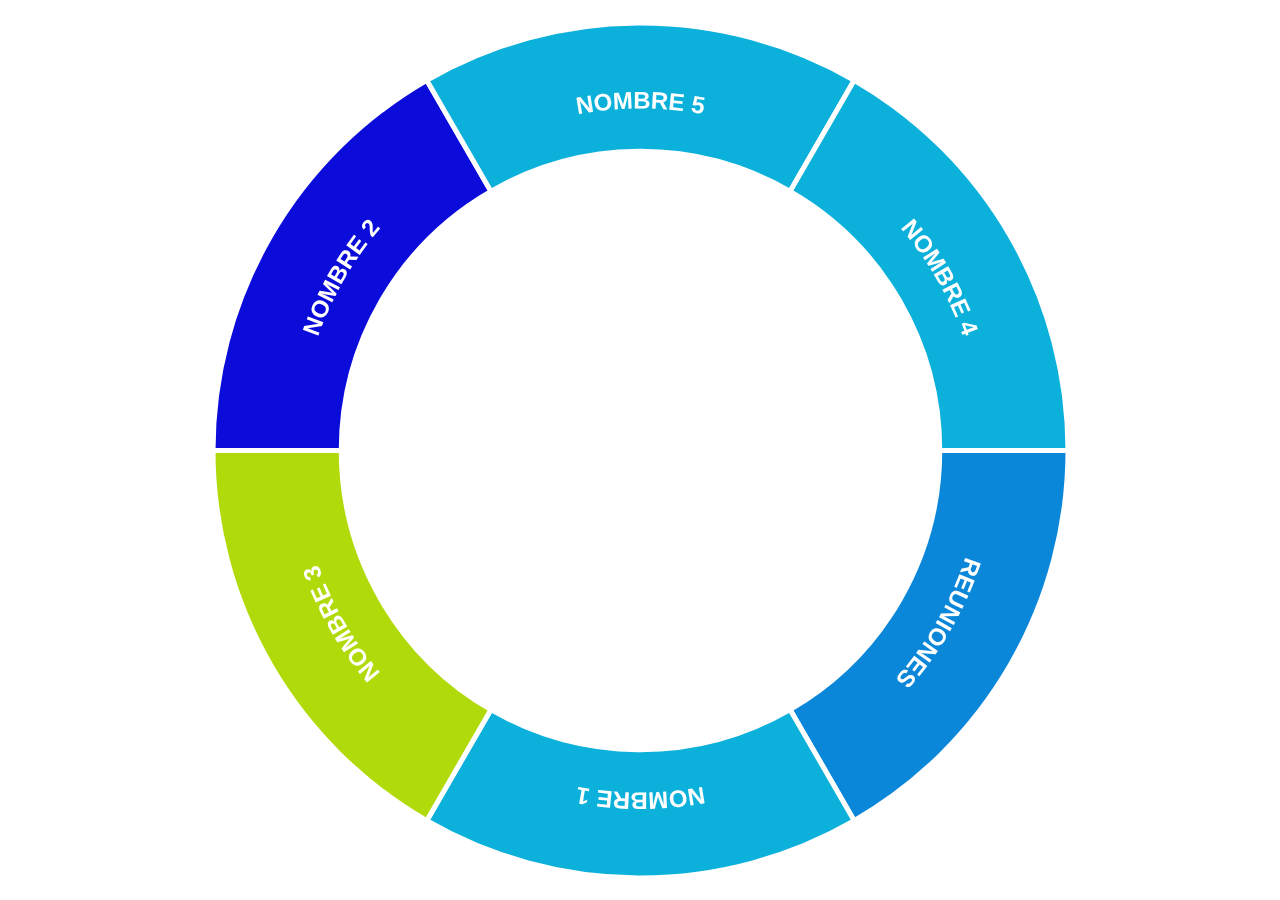
==== commit e5e77e68: "Versión mejorada" ====
--- a/index.html
+++ b/index.html
@@ -7,96 +7,48 @@
     <title>Donut Chart</title>
   </head>
   <body>
+  <script>
+    function deleteWindow() {
+      document.querySelector(".ventana").remove();
+    }
+    
+    function getWH() {
+      let w = document.getElementById("sec").clientWidth;
+      let h = document.getElementById("sec").clientHeight;
+      document.querySelector("iframe").setAttribute("width", w); 
+      document.querySelector("iframe").setAttribute("height", h); 
+    }
+  </script>
     <script>
-      let distanceAvaliable =
-        window.innerWidth < window.innerHeight
-          ? window.innerWidth
-          : window.innerHeight;
-      distanceAvaliable *= 0.95;
-      let _innerRadius = distanceAvaliable / 5;
-
-      let config = {
-        levels: [
-          {
-            sectionsNumber: 3,
-            sectionsInfo: [
-              {
-                label: "nombre A",
-                // color: "#FF6B6B",
-                func: () => alert("Por definir para A"),
-              },
-              {
-                label: "nombre B",
-                // color: "#4D96FF",
-                func: () => alert("Por definir para B"),
-              },
-              {
-                label: "nombre C",
-                // color: "#6BCB77",
-                func: () => alert("Por definir para C"),
-              },
-            ],
-          },
-          {
-            sectionsNumber: 2,
-            sectionsInfo: [
-              {
-                label: "nombre D",
-                // color: "#FFA94D",
-                func: () => alert("Por definir para D"),
-              },
-              {
-                label: "nombre E",
-                // color: "#B85CFF",
-                func: () => alert("Por definir para E"),
-              },
-            ],
-          },
-          {
-            sectionsNumber: 4,
-            sectionsInfo: [
-              {
-                label: "nombre F",
-                // color: "#FF85A2",
-                func: () => alert("Por definir para F"),
-              },
-              {
-                label: "nombre G",
-                // color: "#FFD700",
-                func: () => alert("Por definir para G"),
-              },
-              {
-                label: "evento de prueba",
-                // color: "#76EEC6",
-                func: () => makeSphere(3),
-              },
-              {
-                label: "nombre I",
-                // color: "#8B4513",
-                func: () => alert("Por definir para I"),
-              },
-            ],
-          },
-        ],
-        innerRadius: _innerRadius,
-        width: distanceAvaliable,
-        height: distanceAvaliable,
-      };
-      config.thickness =
-        (distanceAvaliable - _innerRadius * 2) / (config.levels.length * 2);
-
-      function generateDonutChart(config) {
+      globlalData = null;
+      globlalConfig = null;
+      function setGoblalData(data) {
+        globlalData = data;
+      }
+      function setGloblalConfig(config) {
+        globlalConfig = config;
+      }
+      function getSize(expected) {
+        let distanceAvaliable = window.innerWidth < window.innerHeight ? window.innerWidth : window.innerHeight;
+        if (expected == "distanceAvaliable") return distanceAvaliable * 0.95;
+        if (expected == "innerRadius") return (distanceAvaliable * 0.95) / 5;
+        return 0;
+      }
+
+      function generateBigDona(config) {
         const svgNS = "http://www.w3.org/2000/svg";
         const svg = document.createElementNS(svgNS, "svg");
         svg.setAttribute("width", config.width);
         svg.setAttribute("height", config.height);
+        // svg.setAttribute("font-zise", config.height);
+console.log(config);
 
         const defs = document.createElementNS(svgNS, "defs");
         svg.appendChild(defs);
 
         const centerX = config.width / 2;
         const centerY = config.height / 2;
-        let currentRadius = config.innerRadius;
+        let currentRadius = config.innerRadius/2;
 
         config.levels.forEach((level, levelIndex) => {
           const angleStep = (2 * Math.PI) / level.sectionsNumber;
@@ -119,8 +71,7 @@
             const x4 = centerX + currentRadius * Math.cos(endAngle);
             const y4 = centerY + currentRadius * Math.sin(endAngle);
 
-            const d = `M ${x1} ${y1} L ${x2} ${y2} A ${outerRadius} ${outerRadius} 0 ${largeArc} 1 ${x3} ${y3} 
-                     L ${x4} ${y4} A ${currentRadius} ${currentRadius} 0 ${largeArc} 0 ${x1} ${y1} Z`;
+            const d = `M ${x1} ${y1} L ${x2} ${y2} A ${outerRadius} ${outerRadius} 0 ${largeArc} 1 ${x3} ${y3}        L ${x4} ${y4} A ${currentRadius} ${currentRadius} 0 ${largeArc} 0 ${x1} ${y1} Z`;
 
             path.setAttribute("d", d);
             path.setAttribute("fill", `hsl(${getColor()}deg, 90%, 45%)`);
@@ -130,36 +81,7 @@
             const textPathId = `textPath-${levelIndex}-${i}`;
             const textArc = document.createElementNS(svgNS, "path");
             textArc.setAttribute("id", textPathId);
-            textArc.setAttribute(
-              "d",
-              `M ${
-                centerX +
-                (currentRadius + config.thickness / 3) * Math.cos(startAngle)
-              } 
-                                        ${
-                                          centerY +
-                                          (currentRadius +
-                                            config.thickness / 3) *
-                                            Math.sin(startAngle)
-                                        } 
-                                     A ${
-                                       currentRadius + config.thickness / 3
-                                     } ${
-                currentRadius + config.thickness / 3
-              } 0 ${largeArc} 1 
-                                        ${
-                                          centerX +
-                                          (currentRadius +
-                                            config.thickness / 3) *
-                                            Math.cos(endAngle)
-                                        } 
-                                        ${
-                                          centerY +
-                                          (currentRadius +
-                                            config.thickness / 3) *
-                                            Math.sin(endAngle)
-                                        }`
-            );
+            textArc.setAttribute( "d", `M ${ centerX + (currentRadius + config.thickness / 3) * Math.cos(startAngle) } ${ centerY +(currentRadius + config.thickness / 3) * Math.sin(startAngle) } A ${ currentRadius + config.thickness / 3 } ${ currentRadius + config.thickness / 3 } 0 ${largeArc} 1 ${ centerX +(currentRadius + config.thickness / 3) * Math.cos(endAngle) } ${ centerY +(currentRadius + config.thickness / 3) * Math.sin(endAngle)}`);
             defs.appendChild(textArc);
 
             const textElement = document.createElementNS(svgNS, "text");
@@ -167,7 +89,6 @@
             textPath.setAttribute("href", `#${textPathId}`);
             textPath.setAttribute("startOffset", "50%");
             textPath.setAttribute("font-weight", "bold");
-            // textPath.setAttribute("font-size", "1%");
             textPath.setAttribute("text-anchor", "middle");
             textPath.textContent = section.label.toUpperCase();
             textElement.appendChild(textPath);
@@ -175,17 +96,85 @@
             const group = document.createElementNS(svgNS, "g");
             group.appendChild(path);
             group.appendChild(textElement);
-
-            group.addEventListener("mouseover", () =>
-              path.setAttribute("fill", "#222")
-            );
-            group.addEventListener(
-              "mouseout",
-              () => path.setAttribute("fill", `hsl(${getColor()}deg, 90%, 45%)`)
-              //   path.setAttribute("fill", section.color)
-            );
-            group.addEventListener("click", section.func);
-
+            group.addEventListener("mouseover", () => path.setAttribute("fill", "#222"));
+            group.addEventListener( "mouseout", () => path.setAttribute("fill", `hsl(${getColor()}deg, 90%, 45%)`));
+            group.addEventListener("click", ()=>{ 
+              let test = (k)=> { let x=2; let control = [2];
+                while(true){  let suma = control.reduce((acumulador, elemento) => acumulador + elemento, 0);	
+                  if (suma<k){ control.push(x+1); x++; }else{break} } return control; };
+                  // console.log({testControl: test(16)});
+                  
+              let newLevel = new Object;
+              let newData = new Array;
+                  let tempLevels = new Array;
+              let localConfig = new Object;
+              control = test(section.innerInfo.length);
+              // localConfig.sectionsNumber = control.length;
+              let tempData = new Array;
+              section.innerInfo.forEach((e,i) => {
+                // console.log({e });
+                  tempData.push({
+                  label: e.PROCESO, /*Short name of guía*/
+                  macro: e.MACROPROCESO,
+                  linkPdf: e.PDF,
+                  linkRevista: e.REVISTA,
+                  linkRuta: e.RUTA,
+                  responsable: e.RESPONSABLE,
+                  dependence: e.DEPENDENCIA,
+                  status: e.ESTADO, /*Agregar una funcion que controle el estatus desde un valor numérico*/
+                  fullname: e.GUIA,
+                  visible: (e.VISIBILIDAD == "TRUE")?true:false,
+                  /*
+                    CADA e CONTIENE INFO SOBRE:
+                    DEPENDENCIA: "dependencia 4"
+                    ESTADO: "No ha iniciado"
+                    GUIA: "nombre completo de guía 1"
+                    ::MACROPROCESO: "nombre 3"
+                    ::PDF: "https://example.com/"
+                    ::PROCESO: "nombre corto de proceso 1"
+                    ::RESPONSABLE: "xxxxxxxxx"
+                    ::REVISTA: "https://example.com/"
+                    ::RUTA: "https://example.com/"
+                    ::VISIBILIDAD: "TRUE"
+                  */
+                  });
+
+                    // newLevel.sectionsInfo = tempData;
+                    // newLevel.sectionsNumber = k;
+                      // newData.push(newLevel);
+              });
+              let limit = tempData.length;
+              let counter = 0;
+              bigSplitted = [];
+              for (let i = 0; i < control.length; i++) {
+                let splitted = [];
+                for (let ii = 1; ii <= control[i]; ii++) {
+                  if (counter == limit) break;
+                  splitted.push(tempData[counter]);
+                  counter++; 
+                }
+                bigSplitted.push(splitted);
+              }
+              localConfig.levels = [];
+              // Object { sectionsNumber: 5, sectionsInfo: (5) […] }
+              // localConfig.levels.sectionsInfo = bigSplitted;
+              bigSplitted.forEach((el) => {
+                localConfig.levels.push({
+                  sectionsNumber: el.length,
+                  sectionsInfo: el,
+                });
+              }); 
+
+              let size = getSize("distanceAvaliable");
+              localConfig.innerRadius =  size * 0.2;
+              localConfig.width = size ;
+              localConfig.height = size ;
+              localConfig.thickness = ((size - (localConfig.innerRadius * 2))/ localConfig.levels.length * 0.5);
+              document.querySelector("svg").remove()
+              
+              generateSmallDona(localConfig)
+              
+            });
             svg.appendChild(group);
           });
           currentRadius = outerRadius;
@@ -193,78 +182,210 @@
 
         document.body.appendChild(svg);
       }
+      function generateSmallDona(config) {
+        const svgNS = "http://www.w3.org/2000/svg";
+        const svg = document.createElementNS(svgNS, "svg");
+        svg.setAttribute("width", config.width);
+        svg.setAttribute("height", config.height);
+
+        const defs = document.createElementNS(svgNS, "defs");
+        svg.appendChild(defs);
+
+        const centerX = config.width / 2;
+        const centerY = config.height / 2;
+        let currentRadius = config.innerRadius/2;
+
+        config.levels.forEach((level, levelIndex) => {
+          const angleStep = (2 * Math.PI) / level.sectionsNumber;
+          const outerRadius = currentRadius + config.thickness;
+
+          level.sectionsInfo.forEach((section, i) => {
+            const startAngle = i * angleStep;
+            const endAngle = (i + 1) * angleStep;
+            const midAngle = (startAngle + endAngle) / 2;
+
+            const path = document.createElementNS(svgNS, "path");
+            const largeArc = angleStep > Math.PI ? 1 : 0;
+
+            const x1 = centerX + currentRadius * Math.cos(startAngle);
+            const y1 = centerY + currentRadius * Math.sin(startAngle);
+            const x2 = centerX + outerRadius * Math.cos(startAngle);
+            const y2 = centerY + outerRadius * Math.sin(startAngle);
+            const x3 = centerX + outerRadius * Math.cos(endAngle);
+            const y3 = centerY + outerRadius * Math.sin(endAngle);
+            const x4 = centerX + currentRadius * Math.cos(endAngle);
+            const y4 = centerY + currentRadius * Math.sin(endAngle);
+
+            const d = `M ${x1} ${y1} L ${x2} ${y2} A ${outerRadius} ${outerRadius} 0 ${largeArc} 1 ${x3} ${y3}        L ${x4} ${y4} A ${currentRadius} ${currentRadius} 0 ${largeArc} 0 ${x1} ${y1} Z`;
+
+            path.setAttribute("d", d);
+            path.setAttribute("fill", `hsl(${getColor()}deg, 90%, 45%)`);
+            path.setAttribute("stroke", "#fff");
+            path.setAttribute("stroke-width", "5");
+
+            const textPathId = `textPath-${levelIndex}-${i}`;
+            const textArc = document.createElementNS(svgNS, "path");
+            textArc.setAttribute("id", textPathId);
+            textArc.setAttribute( "d", `M ${ centerX + (currentRadius + config.thickness / 3) * Math.cos(startAngle) } ${ centerY +(currentRadius + config.thickness / 3) * Math.sin(startAngle) } A ${ currentRadius + config.thickness / 3 } ${ currentRadius + config.thickness / 3 } 0 ${largeArc} 1 ${ centerX +(currentRadius + config.thickness / 3) * Math.cos(endAngle) } ${ centerY +(currentRadius + config.thickness / 3) * Math.sin(endAngle)}`);
+            defs.appendChild(textArc);
+
+            const textElement = document.createElementNS(svgNS, "text");
+            const textPath = document.createElementNS(svgNS, "textPath");
+            textPath.setAttribute("href", `#${textPathId}`);
+            textPath.setAttribute("startOffset", "50%");
+            textPath.setAttribute("font-weight", "bold");
+            textPath.setAttribute("text-anchor", "middle");
+            textPath.textContent = section.label.toUpperCase();
+            textElement.appendChild(textPath);
+
+            const group = document.createElementNS(svgNS, "g");
+            group.appendChild(path);
+            group.appendChild(textElement);
+            group.addEventListener("mouseover", () => path.setAttribute("fill", "#222"));
+            group.addEventListener( "mouseout", () => path.setAttribute("fill", `hsl(${getColor()}deg, 90%, 40%)`));
+            group.addEventListener("click", ()=>{               
+            let ventana =
+                `<div class="ventana">
+                  <div class="seccion">
+                    <button type="button" onclick="deleteWindow()"> Cerrar </button>
+                    <a target="_blank" href="${section.linkPdf}"><button type="button"> descargar pdf </button></a>
+                    ${(section.linkRuta)? '<a target="_blank" href="' + section.linkRuta + '"><button type="button"> Ver ruta </button></a>':""}
+                  </div>
+                  <div id="sec" class="seccion">
+                    <iframe
+                    src="${section.linkRevista}"
+                    width="0"
+                    height="0"
+                    frameborder="0"
+                    scrolling="no"
+                    allowtransparency
+                    allowfullscreen
+                    style="margin: 0 auto"
+                    onload="getWH()"
+                    ></iframe>
+                  </div>
+                </div>`;
+                document.body.innerHTML += ventana;                
+            });
+            svg.appendChild(group);
+          });
+          currentRadius = outerRadius;
+        });
+        document.body.appendChild(svg);
+        window.setTimeout(()=>{document.body.addEventListener("click", processor)}, 100)
+      }
+      function processor(e) {
+        let padre = document.querySelector("svg");
+        let ventana = document.querySelector(".ventana");
+        let hijo = e.target;
+          if((padre.contains(hijo) && (padre == hijo)) || !padre.contains(hijo) || !ventana.contains(hijo)){
+              padre.remove()
+              document.body.removeEventListener("click", processor); 
+              generateBigDona(globlalConfig); 
+          } 
+      }
       function getColor(m = 30) {
         return (Math.floor(Math.random() * m) + 1) * (360 / m);
       }
-      generateDonutChart(config);
-
-      function makeSphere(sphereNumber) {
-        let blurBG = document.createElement("div");
-        let backLine = document.createElement("div");
-        let sphereContainer = document.createElement("div");
-        let imgclose = document.createElement("img");
-
-        blurBG.setAttribute("id", "blur-bg");
-        backLine.setAttribute("class", "back-line");
-        sphereContainer.setAttribute("class", "sphere-container");
-        imgclose.setAttribute("src", "x.svg");
-        imgclose.setAttribute("id", "img-close");
-
-        sphereContainer.addEventListener("click", close);
-        imgclose.addEventListener("click", close);
-
-        document.body.appendChild(blurBG);
-        document.body.appendChild(backLine);
-        document.body.appendChild(sphereContainer);
-        document.body.appendChild(imgclose);
-
-        // sphereContainer.innerHTML = "";
-        let angle = (2 * Math.PI) / sphereNumber;
-        let distance =
-          window.innerWidth < window.innerHeight
-            ? window.innerWidth
-            : window.innerHeight;
-        let radius2 =
-          0.5 *
-          ((0.35 * distance) ** 2 - (0.35 * distance) ** 2 * Math.cos(angle)) **
-            0.5;
-        let len = distance / 2.1 - radius2;
-        let [x_, y_] = [
-          window.innerWidth / 2 - radius2,
-          window.innerHeight / 2 - radius2,
-        ];
-
-        for (let i = 1; i <= sphereNumber; i++) {
-          let newy = Math.sin(angle * i) * len;
-          let newx = Math.cos(angle * i) * len;
-
-          let innerDiv = document.createElement("div");
-          innerDiv.setAttribute("class", "sphere");
-          innerDiv.setAttribute(
-            "style",
-            `left: ${x_ + newx}px;top: ${y_ + newy}px;height:${
-              radius2 * 2
-            }px; width:${radius2 * 2}px; background-color: hsl(${i * 360/sphereNumber}deg, 100%, 90%);`
-          );
-          innerDiv.innerHTML += `<section style="font-size:${radius2 * 0.12}px;">
-            <h3><a href="#">Nombre de proceso</a></h3>
-            <button>Descargar pdf</button>
-            <button>Ver ruta</button>
-            </section>`;
-          sphereContainer.appendChild(innerDiv);
-        }
-        let bl = document.querySelector(".back-line");
-        bl.setAttribute("style", `height:${len * 2}px; width:${len * 2}px;`);
-      }
-      function close(e) {
-        let sc = document.querySelector(".sphere-container");
-        let ic = document.querySelector("#img-close");
-        if(e.target !== sc && e.target !== ic) return 0;
-        document.querySelector("#blur-bg").remove();
-        document.querySelector(".back-line").remove();
-        document.querySelector("#img-close").remove();
-        document.querySelector(".sphere-container").remove();  
-      }
+
+      // function makeSphere(sphereNumber) {
+      //   let blurBG = document.createElement("div");
+      //   let backLine = document.createElement("div");
+      //   let sphereContainer = document.createElement("div");
+      //   let imgclose = document.createElement("img");
+
+      //   blurBG.setAttribute("id", "blur-bg");
+      //   backLine.setAttribute("class", "back-line");
+      //   sphereContainer.setAttribute("class", "sphere-container");
+      //   imgclose.setAttribute("src", "x.svg");
+      //   imgclose.setAttribute("id", "img-close");
+
+      //   sphereContainer.addEventListener("click", close);
+      //   imgclose.addEventListener("click", close);
+
+      //   document.body.appendChild(blurBG);
+      //   document.body.appendChild(backLine);
+      //   document.body.appendChild(sphereContainer);
+      //   document.body.appendChild(imgclose);
+
+      //   let angle = (2 * Math.PI) / sphereNumber;
+      //   let distance = window.innerWidth < window.innerHeight? window.innerWidth: window.innerHeight;
+      //   let radius2 = 0.5 * ((0.35 * distance) ** 2 - (0.35 * distance) ** 2 * Math.cos(angle)) **0.5;
+      //   let len = distance / 2.1 - radius2;
+      //   let [x_, y_] = [window.innerWidth / 2 - radius2, window.innerHeight / 2 - radius2];
+
+      //   for (let i = 1; i <= sphereNumber; i++) {
+      //     let newy = Math.sin(angle * i) * len;
+      //     let newx = Math.cos(angle * i) * len;
+
+      //     let innerDiv = document.createElement("div");
+      //     innerDiv.setAttribute("class", "sphere");
+      //     innerDiv.setAttribute("style",`left: ${x_ + newx}px;top: ${y_ + newy}px;height:${  radius2 * 2}px; width:${radius2 * 2}px; background-color: hsl(${  (i * 360) / sphereNumber}deg, 100%, 90%);`
+      //     );
+      //     innerDiv.innerHTML += `<section style="font-size:${radius2 * 0.12 }px;"><h3><a href="#">Nombre de proceso</a></h3><button>Descargar pdf</button><button>Ver ruta</button></section>`;
+      //     sphereContainer.appendChild(innerDiv);
+      //   }
+      //   let bl = document.querySelector(".back-line");
+      //   bl.setAttribute("style", `height:${len * 2}px; width:${len * 2}px;`);
+      // }
+      // function close(e) {
+      //   let sc = document.querySelector(".sphere-container");
+      //   let ic = document.querySelector("#img-close");
+      //   if (e.target !== sc && e.target !== ic) return 0;
+      //   document.querySelector("#blur-bg").remove();
+      //   document.querySelector(".back-line").remove();
+      //   document.querySelector("#img-close").remove();
+      //   document.querySelector(".sphere-container").remove();
+      // }
+    </script>
+    <script>
+      async function csvToObject(url) {
+        const response = await fetch(url);
+        const text = await response.text();
+        const rows = text.trim().split("\n");
+        const headers = rows[0].split(",");
+        const data = rows.slice(1).map((row) => {
+          const values = row.split(",");
+          return headers.reduce((obj, header, index) => {obj[header.trim()] = Object.hasOwn(values, index) ? values[index].trim() : ""; 
+            return obj;
+          }, {});
+        });
+        return data;
+      }
+      csvToObject("info.csv")
+        .then((data) => {
+          const agrupados = data.reduce((acc, item) => {
+            if (!acc[item.MACROPROCESO]) { acc[item.MACROPROCESO] = new Array;}
+            acc[item.MACROPROCESO].push(item);
+            return acc;
+          }, {});
+          return agrupados;
+          // return Object.values(agrupados);
+        })
+        .then((data) => {
+          setGoblalData(data);
+          let DATAOBJECT = new Object;
+          let newLevel = new Object;
+          newLevel.sectionsNumber = Object.values(data).length;
+          let tempData = new Array;
+          for (const key in data) {
+            tempData.push({label: key, innerInfo:data[key]});
+          }
+          newLevel.sectionsInfo = tempData;
+          
+          DATAOBJECT.levels = [newLevel];
+          return DATAOBJECT;
+        })
+        .then((data) => {
+          let indice = 0.3;
+          let size = getSize("distanceAvaliable");
+          data.innerRadius =  size * (1-indice);
+          data.width = size ;
+          data.height = size ;
+          data.thickness = size * (indice/2);
+          setGloblalConfig(data)
+          generateBigDona(data);
+        });
     </script>
   </body>
 </html>
--- a/styles.css
+++ b/styles.css
@@ -10,105 +10,52 @@
   --color-transparent: #0000;
   --color-solid-pink: #fde0e3;
   --color-solid-pink-ligth: #f8eeef;
-  --color-solid-pink-dark:#c28e93;
+  --color-solid-pink-dark: #c28e93;
+  --color-blue-pretty: #1a91dc;
 }
 body {
   display: flex;
   justify-content: center;
   align-items: center;
   height: 100vh;
-
+  width: 100vw;
+position: fixed;
   font-family: "Oswald", serif;
   font-optical-sizing: auto;
   font-weight: 500;
   font-style: normal;
   /* background-color: #f0f0f0; */
 }
-.grid-container {
-  display: grid;
-  grid-template-columns: repeat(4, 1fr);
-  grid-template-rows: repeat(4, 1fr);
-  width: min(95vw, 95vh);
-  height: min(95vw, 95vh);
-  gap: 1rem;
-  background-color: var(--color-white);
-  padding: min(2vw, 2vh);
-  /* background-color: black; */
-  /* padding: 5px; */
+
+div.sphere-container {
+  z-index: 2;
+  height: 100vh;
+  width: 100vw;
+  position: absolute;
+  /* background-color: var(--color-transparent-white); */
+  font-size: 5%;
 }
-.block {
-  background-color: var(--color-transparent);
-  transition: all, 0.5s;
-  /* outline: 3px dotted var(--color-purple); */
-  display: flex;
-  justify-content: center;
-  outline: 3px dotted #0000;
-  border-radius: 20px;
-  cursor: pointer;
-  outline: 0.5rem dashed var(--color-transparent);
-}
-.block:hover {
-  background-color: var(--color-pink-transparent);
-  /* background-color: var(--color-light-blue); */
-  outline: 0.3rem dashed var(--color-pink);
-  outline-offset: 0.2rem;
-}
-.related {
-  transition: all, 0.3s;
-  outline: 0.3rem dashed var(--color-pink);
-  /* background-color: var(--color-pink-transparent); */
-}
-.block > div {
-  display: flex;
-  flex-direction: column;
-  align-items: center;
-  justify-content: center;
-}
-
-.block img {
-  max-width: calc(max(95vh, 95vw) / 16);
-  max-height: calc(max(95vh, 95vw) / 16);
-  /* text-transform: capitalize; */
-}
-.block p {
-  text-transform: uppercase;
+.sphere * {
   text-align: center;
 }
-.block p {
-  margin-top: calc(max(95vh, 95vw) / 70);
-  font-size: 1.3rem;
-}
-
 * {
   margin: 0;
   padding: 0;
   box-sizing: border-box;
-}
-div.sphere-container {
-  z-index: 2;
-  /* justify-content: center;
-        align-items: center; */
-  height: 100vh;
-  width: 100vw;
-  /* background-color: #000; */
-  position: absolute;
-  /* display: flex;
-        justify-content: center;
-        align-items: center; */
-  background-color: var(--color-transparent-white);
-  /* backdrop-filter: blur(3px); */
+  transition: all, 0.3s ease-out;
 }
 .sphere {
-  background-color: var(--color-solid-pink);
-  transition: all, 0.5s ease;
   border-radius: 50%;
   position: fixed;
   z-index: 4;
   display: flex;
-  outline: 0.4rem dashed #15151500;
+  outline: 0.4rem dashed #0002;
+  outline-offset: 0.1rem;
+  justify-content: center;
+  /* backdrop-filter: drop-shadow(10px 10px 10px #000); */
 }
 .sphere:hover {
-background-color: var(--color-solid-pink-ligth);
+  background-color: var(--color-solid-pink-ligth);
   outline: 0.4rem dashed #0008;
   outline-offset: 0.2rem;
 }
@@ -118,29 +65,101 @@
   z-index: 1;
   /* height: 50vh;
         width: 50vh; */
-  border: 2rem double var(--color-solid-pink-dark);
+  border: 3rem double #22485150;
 }
 .sphere-container section {
   display: flex;
   flex-direction: column;
   padding: 20%;
   justify-content: center;
+  align-items: center;
 }
-button {
-  font-size: inherit;
-  width: 80%;
-  padding: 0.5rem;
-  margin-top: 0.5rem;
-}
+
 #blur-bg {
   display: block;
   position: fixed;
   z-index: 1;
-  background-color: #fff8;
-  backdrop-filter: blur(1rem);
+  background-color: #fffe;
+  backdrop-filter: blur(.7rem);
 
   width: 100vw;
   height: 100vh;
   top: 0;
   left: 0;
 }
+
+@keyframes rotateAnimation {
+  from {
+    transform: rotate(0deg);
+  }
+  to {
+    transform: rotate(360deg);
+  }
+}
+svg {
+  display: block;
+  margin: auto;
+  animation: rotateAnimation 100s linear infinite;
+  z-index: 0;
+}
+text {
+  fill: white;
+  font-family: sans-serif;
+  /* font-size: calc(min(100vw, 100vh) / 30); */
+  /* font-size: larger; */
+  font-size: 1.5rem;
+  text-transform: uppercase;
+}
+g {
+  cursor: pointer;
+}
+img {
+  width: calc(min(100vw, 100vh) / 10);
+  position: fixed;
+  z-index: 5;
+  right: calc(min(100vw, 100vh) / 20);
+  top: calc(min(100vw, 100vh) / 20);
+}
+.ventana {
+  position: fixed;
+  top: 0;
+  left: 0;
+  width: 100%;
+  height: 100%;
+  display: grid;
+  grid-template-columns: 25% 75%;
+  z-index: 7;
+  background: white;
+}
+.seccion:first-child {
+  flex-direction: column;
+  justify-content:space-evenly
+}
+.seccion {
+  display: flex;
+  align-items: center;
+  justify-content: center;
+  font-size: 1.5rem;
+  font-weight: bold;
+}
+.seccion > button:first-child {
+background-color: #f004;
+}
+button {
+  font-size: 3rem;
+  font-family: inherit;
+  text-transform: uppercase;
+  padding: 0.5rem 1.5rem;
+  border-width: 2px;
+  border-color: #fff;
+  border-radius: 15px;
+  background: #fff4;
+  border-style: solid;
+  color: #333;
+}
+  
+  button:hover {
+  border-color: #000;
+  background: #888;
+  color: #fff;
+}
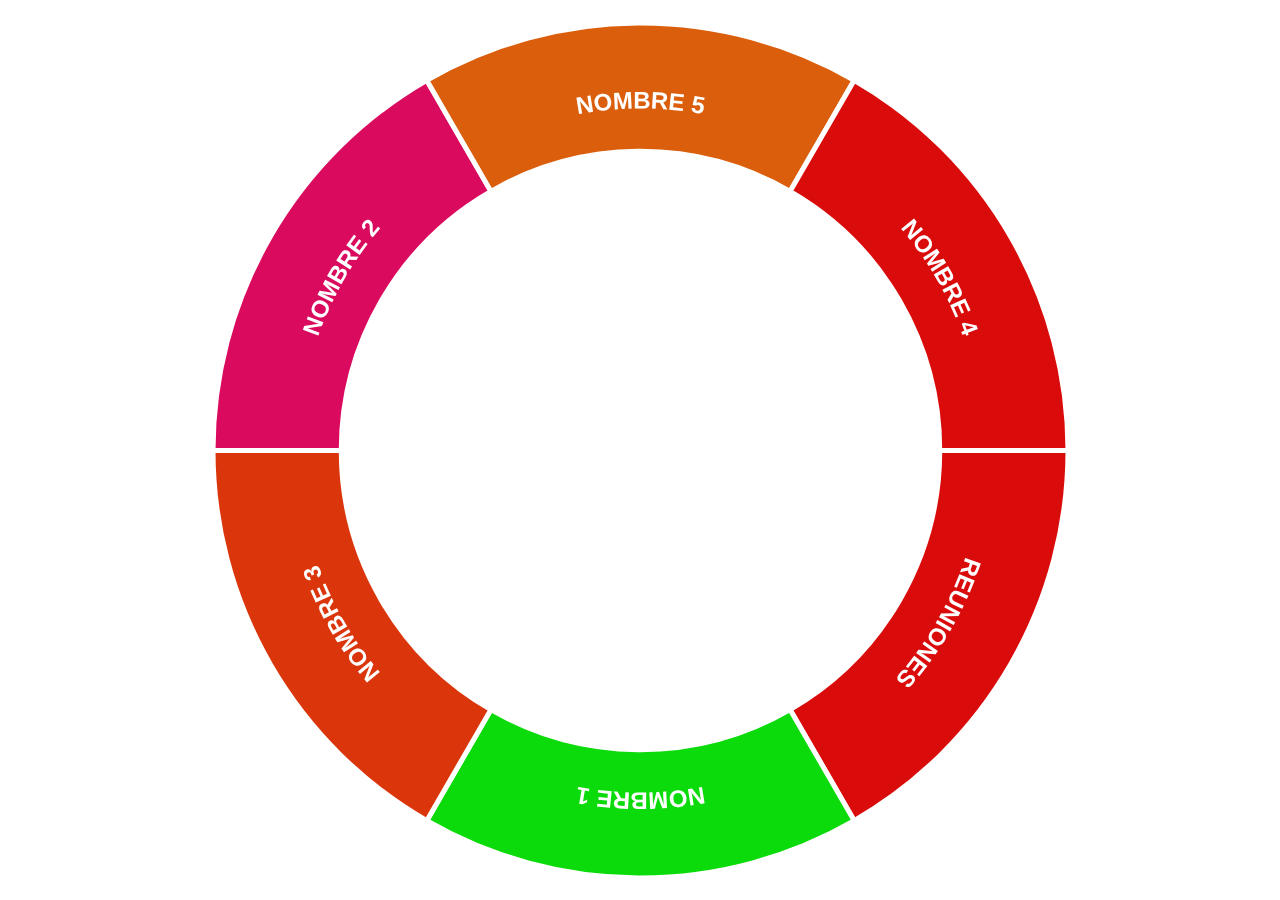
==== commit 15009b98: "Ajuste de última hora" ====
--- a/index.html
+++ b/index.html
@@ -249,6 +249,8 @@
                   <div class="seccion">
                     <button type="button" onclick="deleteWindow()"> Cerrar </button>
                     <a target="_blank" href="${section.linkPdf}"><button type="button"> descargar pdf </button></a>
+                    <a target="_blank" href="${section.linkRevista}"><button type="button"> Abrir revista </button></a>
+
                     ${(section.linkRuta)? '<a target="_blank" href="' + section.linkRuta + '"><button type="button"> Ver ruta </button></a>':""}
                   </div>
                   <div id="sec" class="seccion">
--- a/styles.css
+++ b/styles.css
@@ -143,7 +143,7 @@
   font-weight: bold;
 }
 .seccion > button:first-child {
-background-color: #f004;
+background-color: #bd1522;
 }
 button {
   font-size: 3rem;
